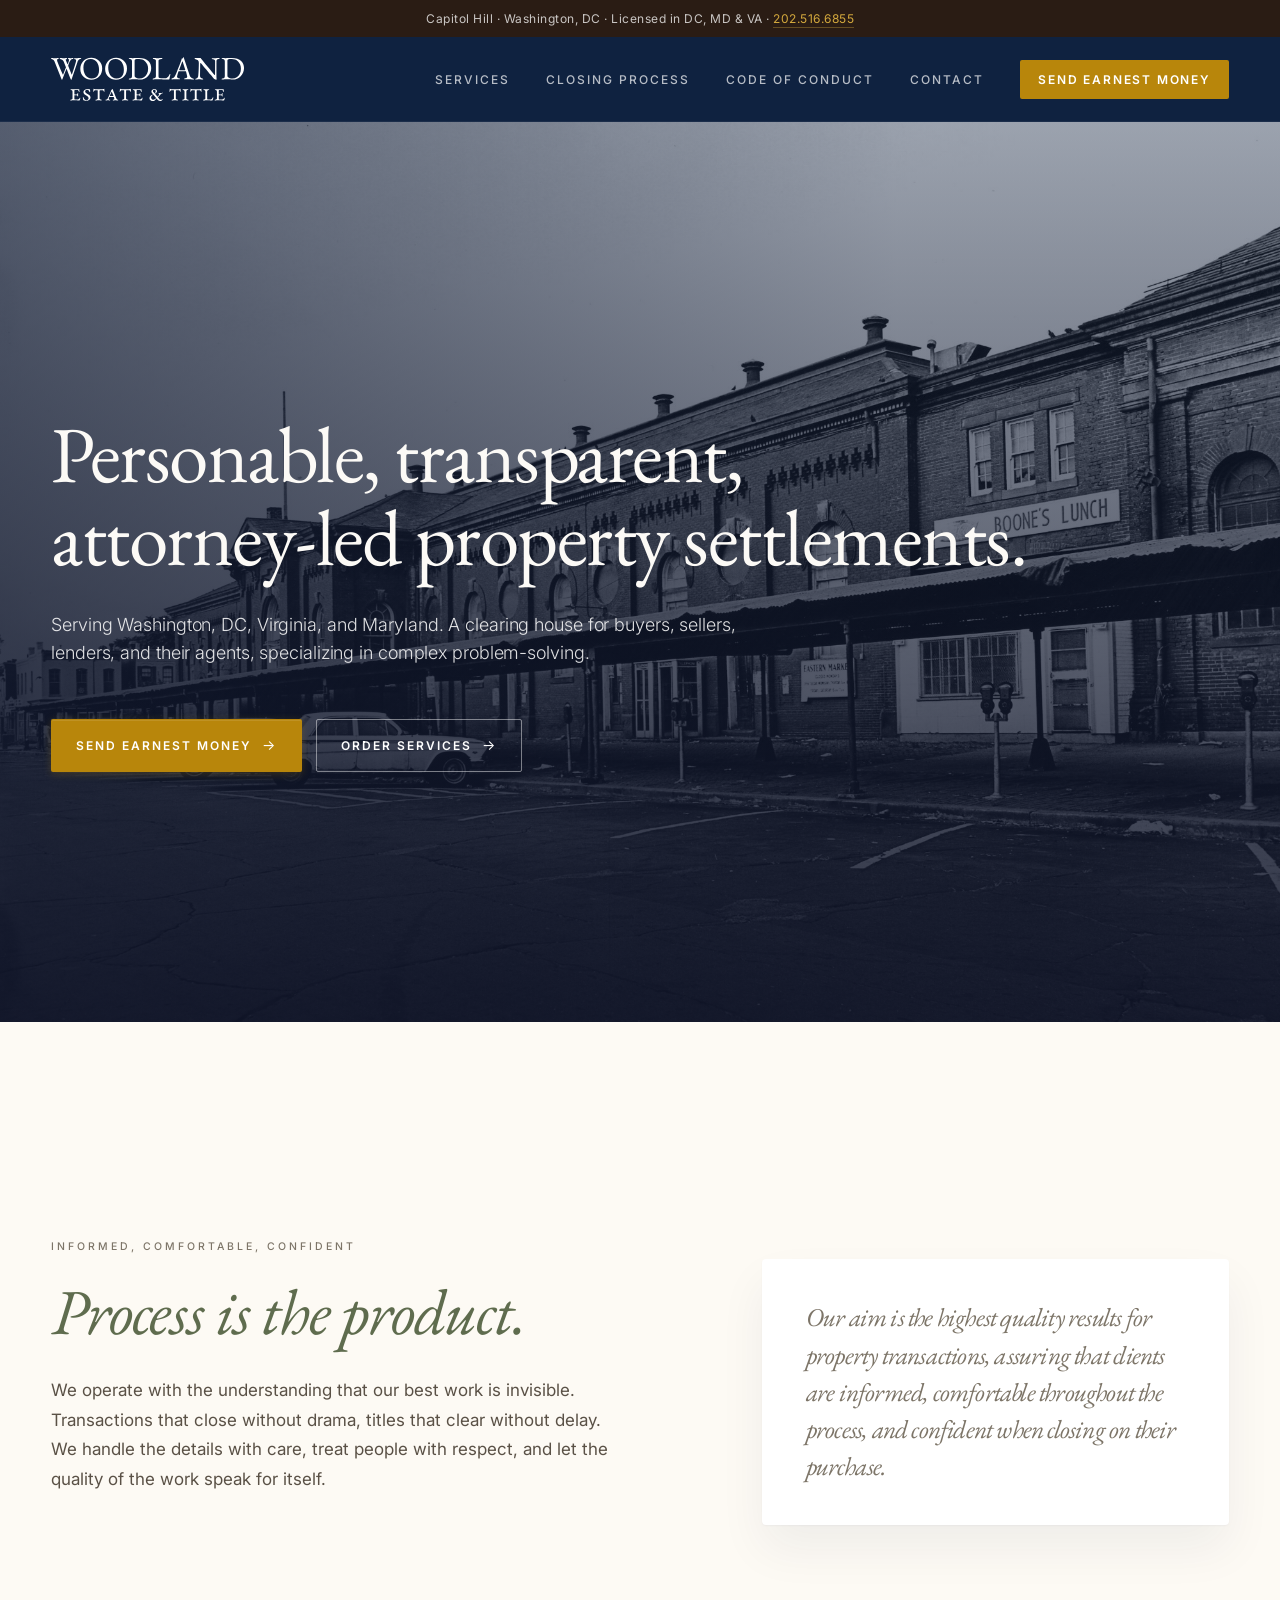
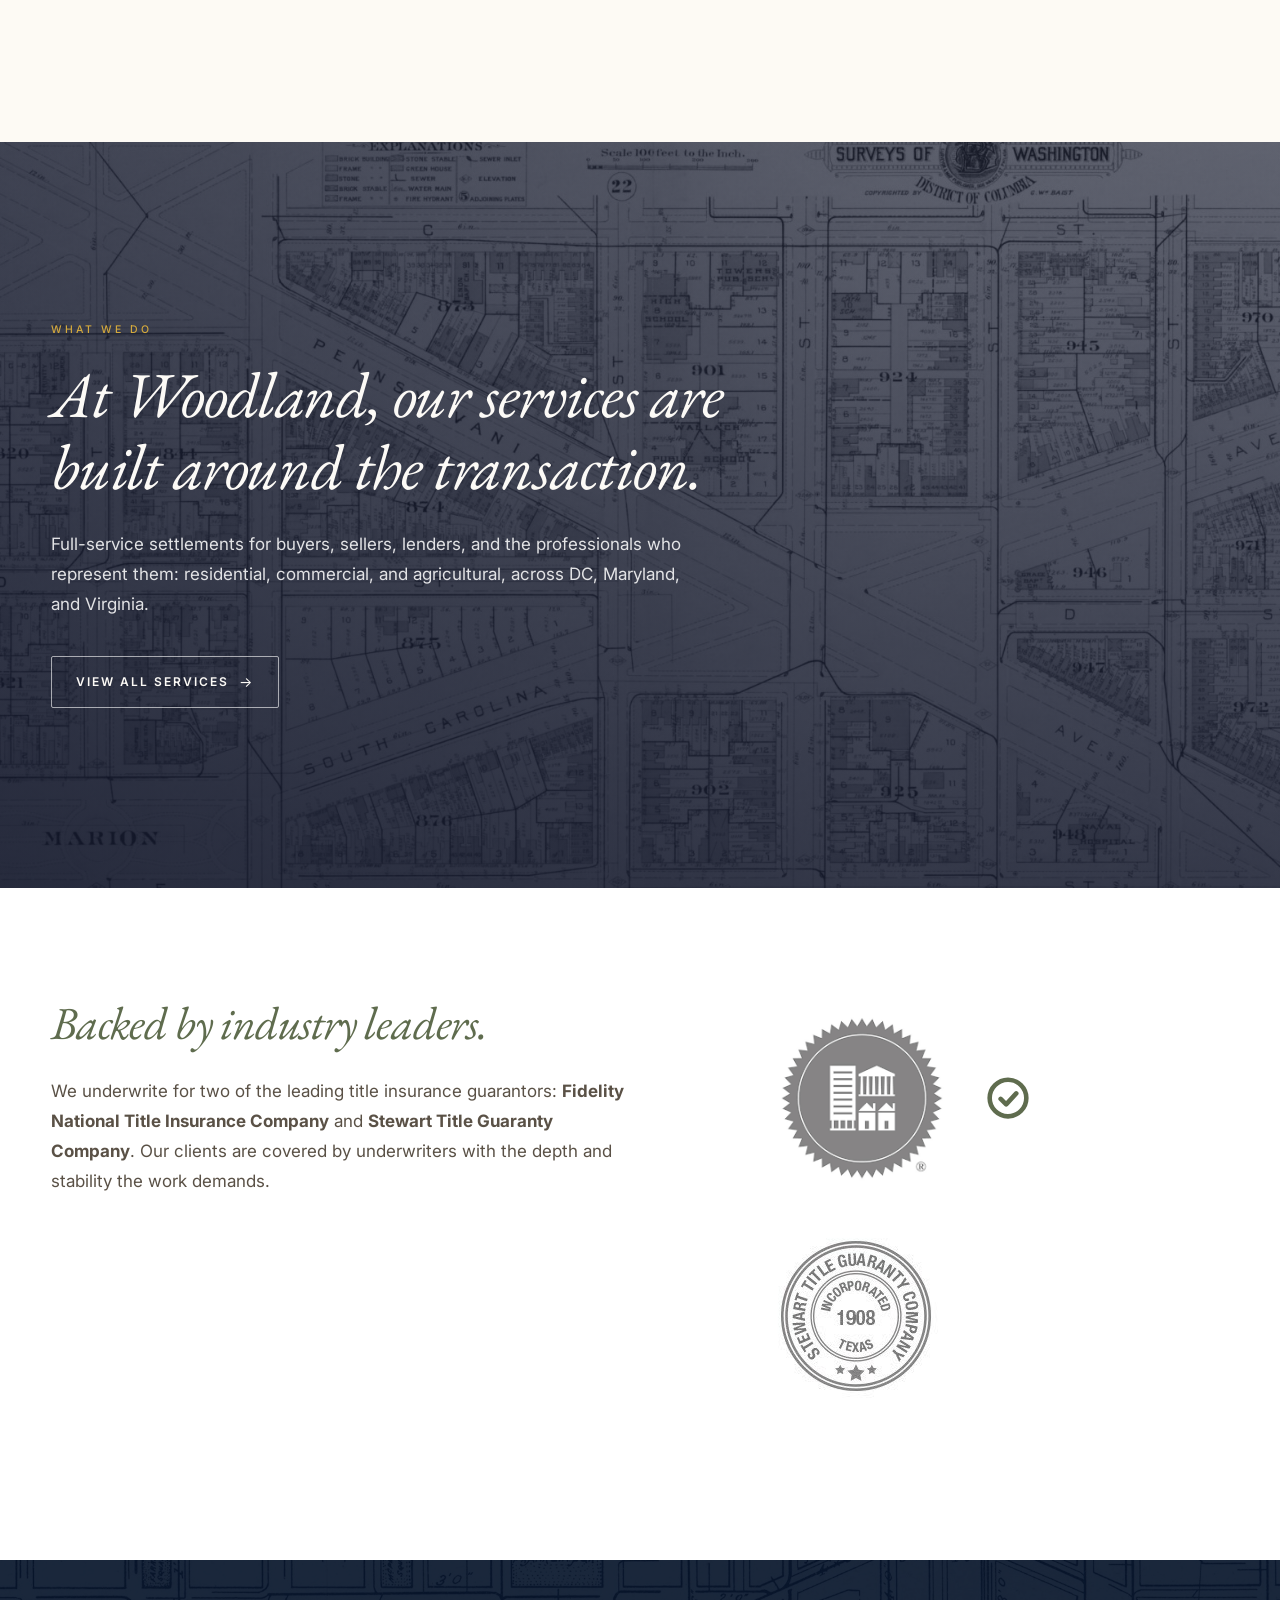
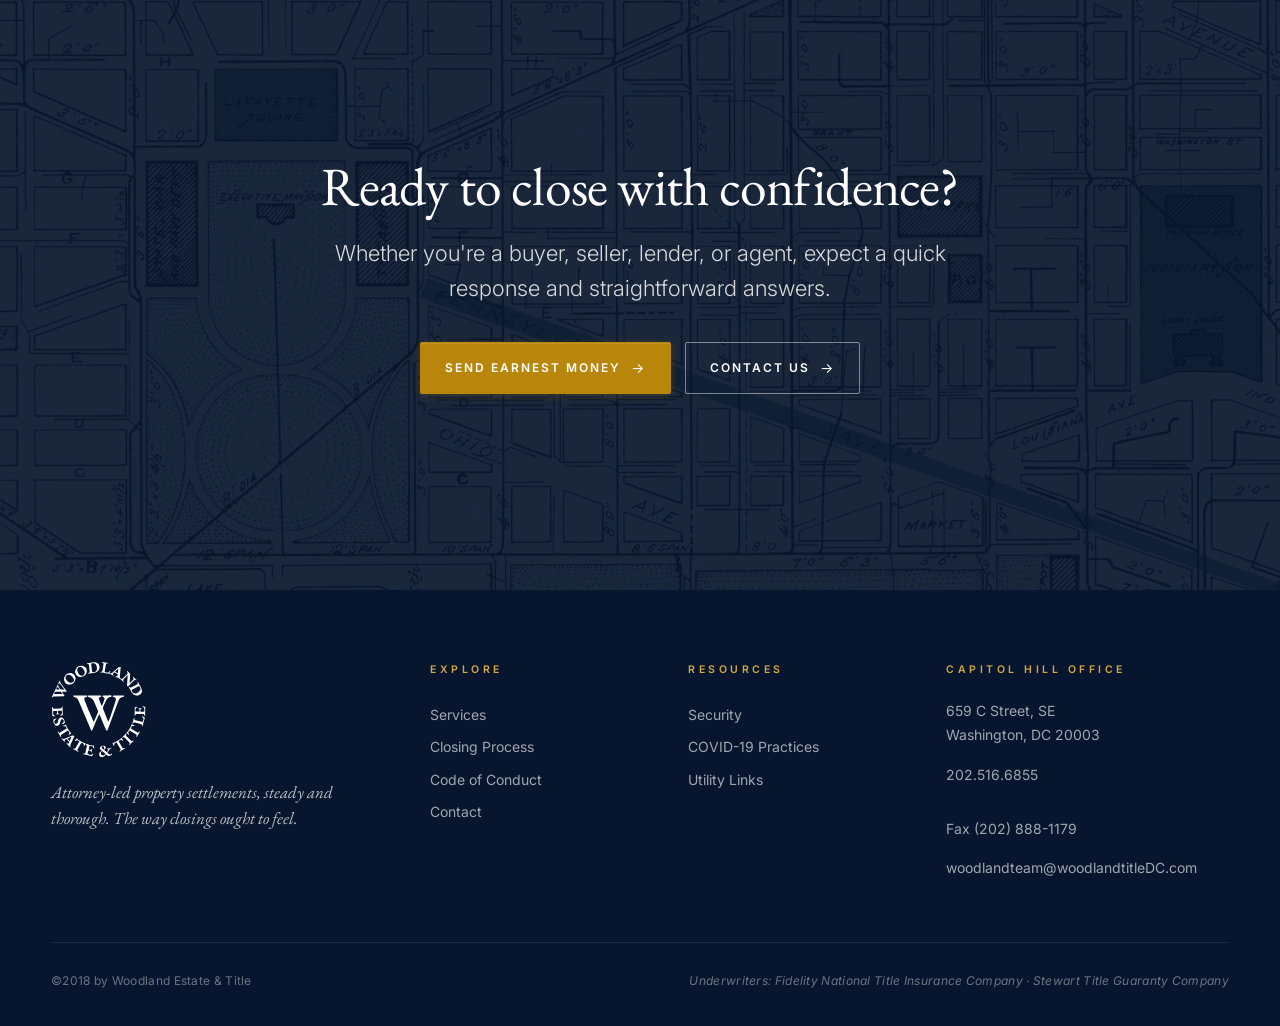
==== index.html @ 443066f7 "Homepage: 'Process is the product' headline, move IC&C to eyebrow" ====
<!DOCTYPE html>
<html lang="en">
<head>
  <meta charset="UTF-8">
  <meta name="viewport" content="width=device-width, initial-scale=1.0">
  <title>Woodland Estate &amp; Title — Attorney-Led Property Settlements in DC, Maryland &amp; Virginia</title>
  <meta name="description" content="Personable, transparent, attorney-led property settlements in Washington DC, Virginia and Maryland. A clearing house for buyers, sellers, lenders, and their agents.">
  <link rel="preconnect" href="https://fonts.googleapis.com">
  <link rel="preconnect" href="https://fonts.gstatic.com" crossorigin>
  <link href="https://fonts.googleapis.com/css2?family=EB+Garamond:ital,wght@0,400;0,500;0,600;0,700;1,400;1,500&family=Inter:wght@300;400;500;600;700&display=swap" rel="stylesheet">
  <link rel="stylesheet" href="styles.css">
</head>
<body>

  <div class="pre-header">
    Capitol Hill · Washington, DC · Licensed in DC, MD &amp; VA · <a href="tel:2025166855">202.516.6855</a>
  </div>

  <header class="top-header">
    <a class="top-header-brand" href="index.html">
      <img src="assets/woodland-stacked-white.svg" alt="Woodland Estate &amp; Title">
    </a>
    <button class="nav-toggle" aria-label="Toggle navigation" onclick="document.querySelector('.top-nav').classList.toggle('open')">Menu</button>
    <nav class="top-nav">
      <a href="services.html">Services</a>
      <a href="closing-process.html">Closing Process</a>
      <a href="code-of-conduct.html">Code of Conduct</a>
      <a href="contact.html">Contact</a>
      <a class="cta" href="https://woodlandtitledc.paymints.io/create-account" target="_blank" rel="noopener">Send Earnest Money</a>
    </nav>
  </header>

  <section class="hero">
    <div class="hero-bg"></div>
    <div class="hero-overlay"></div>
    <div class="hero-inner">
      <h1>Personable, transparent,<br>attorney-led property settlements.</h1>
      <p class="hero-sub">Serving Washington, DC, Virginia, and Maryland. A clearing house for buyers, sellers, lenders, and their agents, specializing in complex problem-solving.</p>
      <div class="hero-actions">
        <a class="btn btn-primary" href="https://woodlandtitledc.paymints.io/create-account" target="_blank" rel="noopener">Send Earnest Money</a>
        <a class="btn btn-secondary" href="mailto:woodlandteam@woodlandtitleDC.com">Order Services</a>
      </div>
    </div>
  </section>

  <section class="section section-alt section-feature">
    <div class="section-inner">
      <div class="split">
        <div class="split-main">
          <div class="section-tag">Informed, comfortable, confident</div>
          <h2>Process is the product.</h2>
          <p>We operate with the understanding that our best work is invisible. Transactions that close without drama, titles that clear without delay. We handle the details with care, treat people with respect, and let the quality of the work speak for itself.</p>
        </div>
        <aside class="split-aside">
          <div class="aim-card">
            <p class="pull-quote">Our aim is the highest quality results for property transactions, assuring that clients are informed, comfortable throughout the process, and confident when closing on their purchase.</p>
          </div>
        </aside>
      </div>
    </div>
  </section>

  <section class="section section-image">
    <div class="section-image-bg"></div>
    <div class="section-image-overlay"></div>
    <div class="section-inner narrow">
      <div class="section-tag">What We Do</div>
      <h2>At Woodland, our services are built around the transaction.</h2>
      <p>Full-service settlements for buyers, sellers, lenders, and the professionals who represent them: residential, commercial, and agricultural, across DC, Maryland, and Virginia.</p>
      <div style="margin-top: 36px;">
        <a class="btn btn-outline" href="services.html">View All Services</a>
      </div>
    </div>
  </section>

  <section class="section section-white">
    <div class="section-inner">
      <div class="split">
        <div class="split-main">
          <h2>Backed by industry leaders.</h2>
          <p>We underwrite for two of the leading title insurance guarantors: <strong>Fidelity National Title Insurance Company</strong> and <strong>Stewart Title Guaranty Company</strong>. Our clients are covered by underwriters with the depth and stability the work demands.</p>
        </div>
        <aside class="split-aside underwriter-seals">
          <img src="assets/Fidelity National Title Insurance Company.png" alt="Fidelity National Title Insurance Company">
          <span class="seal-check" aria-hidden="true">
            <svg viewBox="0 0 24 24" width="44" height="44" fill="none" stroke="currentColor" stroke-width="2.5" stroke-linecap="round" stroke-linejoin="round"><circle cx="12" cy="12" r="10"></circle><polyline points="8 12.5 11 15.5 16.5 9.5"></polyline></svg>
          </span>
          <img src="assets/stewart-seal.jpg" alt="Stewart Title Guaranty Company">
        </aside>
      </div>
    </div>
  </section>

  <section class="cta-band">
    <h2>Ready to close with confidence?</h2>
    <p>Whether you're a buyer, seller, lender, or agent, expect a quick response and straightforward answers.</p>
    <div class="cta-actions">
      <a class="btn btn-primary" href="https://woodlandtitledc.paymints.io/create-account" target="_blank" rel="noopener">Send Earnest Money</a>
      <a class="btn btn-secondary" href="contact.html">Contact Us</a>
    </div>
  </section>

  <footer class="footer">
    <div class="footer-inner">
      <div class="footer-col footer-brand">
        <div class="footer-logo-spin" aria-label="Woodland Estate &amp; Title">
          <img class="footer-logo-ring" src="assets/circle-ring-white.svg" alt="" aria-hidden="true">
          <img class="footer-logo-w" src="assets/circle-w-white.svg" alt="Woodland Estate &amp; Title">
        </div>
        <p>Attorney-led property settlements, steady and thorough. The way closings ought to feel.</p>
      </div>
      <div class="footer-col">
        <h5>Explore</h5>
        <a href="services.html">Services</a>
        <a href="closing-process.html">Closing Process</a>
        <a href="code-of-conduct.html">Code of Conduct</a>
        <a href="contact.html">Contact</a>
      </div>
      <div class="footer-col">
        <h5>Resources</h5>
        <a href="security.html">Security</a>
        <a href="covid-19.html">COVID-19 Practices</a>
        <a href="utilities.html">Utility Links</a>
      </div>
      <div class="footer-col">
        <h5>Capitol Hill Office</h5>
        <p>659 C Street, SE<br>Washington, DC 20003</p>
        <p><a href="tel:2025166855">202.516.6855</a><br>Fax (202) 888-1179</p>
        <p><a href="mailto:woodlandteam@woodlandtitleDC.com">woodlandteam@woodlandtitleDC.com</a></p>
      </div>
    </div>
    <div class="footer-bottom">
      <div>©2018 by Woodland Estate &amp; Title</div>
      <div class="footer-underwriters">Underwriters: Fidelity National Title Insurance Company · Stewart Title Guaranty Company</div>
    </div>
  </footer>

  <script src="footer-spin.js" defer></script>
</body>
</html>
---- styles.css ----
/* ───────────────────────────────────────────────
   WOODLAND ESTATE & TITLE — SITE STYLES
   ─────────────────────────────────────────────── */

* { margin: 0; padding: 0; box-sizing: border-box; }

:root {
  /* Palette */
  --brown: #5C4033;
  --brown-dark: #3A2820;
  --brown-deep: #2A1C14;
  --navy: #1B365D;
  --navy-dark: #0F2240;
  --navy-deep: #07162E;
  --gold: #B8860B;
  --gold-dark: #8A6508;
  --gold-soft: #D4A93D;

  /* Editorial sage — used for italic serif display headings */
  --sage: #7D8A6A;
  --sage-dark: #5F6C4E;
  --sage-soft: #A4AF93;

  /* Surfaces */
  --bg-cream: #F2EADD;
  --bg-paper: #F7F2E8;
  --bg-white: #FDFAF4;
  --bg-dark: #0F2240;
  --bg-warm: #ECE3D3;

  /* Accents */
  --accent: #C4A882;
  --accent-dark: #A68B6B;

  /* Text — warmer, muted for editorial feel */
  --text-dark: #3C342B;
  --text-medium: #5A5146;
  --text-soft: #7D7568;
  --text-light: #9E9788;
  --text-white: #FFFFFF;

  /* Lines */
  --border: #DED3C0;
  --border-strong: #C2B8A1;
  --border-dark: rgba(255,255,255,0.12);

  /* Type */
  --serif: 'EB Garamond', Georgia, serif;
  --sans: 'Inter', -apple-system, BlinkMacSystemFont, 'Segoe UI', sans-serif;

  /* Rhythm */
  --content-max: 1300px;
  --content-narrow: 780px;
  --content-reading: 660px;
  /* Horizontal gutter: smoothly expands to center content on wide screens */
  --gutter: max(clamp(24px, 4vw, 56px), calc((100vw - var(--content-max)) / 2));

  /* Motion */
  --ease: cubic-bezier(0.2, 0.7, 0.2, 1);
}

html { scroll-behavior: smooth; }

body {
  font-family: var(--sans);
  color: var(--text-dark);
  background: var(--bg-paper);
  line-height: 1.6;
  font-size: 16px;
  -webkit-font-smoothing: antialiased;
  -moz-osx-font-smoothing: grayscale;
}

a { color: inherit; }
img { display: block; max-width: 100%; height: auto; }

/* ───────────────────────────────────────────────
   TOP CHROME
   ─────────────────────────────────────────────── */

.pre-header {
  background: var(--brown-deep);
  color: rgba(255,255,255,0.75);
  font-size: 12px;
  font-weight: 400;
  letter-spacing: 0.5px;
  text-align: center;
  padding: 9px 20px;
}
.pre-header a {
  color: var(--gold-soft);
  text-decoration: none;
  border-bottom: 1px solid rgba(212,169,61,0.35);
  padding-bottom: 1px;
  transition: border-color 0.2s;
}
.pre-header a:hover { border-bottom-color: var(--gold-soft); }

.top-header {
  background: var(--bg-dark);
  padding: 20px var(--gutter);
  display: flex;
  align-items: center;
  justify-content: space-between;
  position: sticky;
  top: 0;
  z-index: 50;
  border-bottom: 1px solid rgba(255,255,255,0.05);
}
.top-header-brand {
  display: inline-flex;
  align-items: center;
  text-decoration: none;
}
.top-header-brand img {
  height: 44px;
  width: auto;
  display: block;
}

.top-nav {
  display: flex;
  align-items: center;
  gap: 36px;
}
.top-nav a {
  font-family: var(--sans);
  font-size: 12px;
  font-weight: 500;
  letter-spacing: 2px;
  text-transform: uppercase;
  color: rgba(255, 255, 255, 0.7);
  text-decoration: none;
  transition: color 0.18s var(--ease);
  position: relative;
  padding: 4px 0;
}
.top-nav a:hover { color: var(--text-white); }
.top-nav a.active {
  color: var(--text-white);
}
.top-nav a.active::after {
  content: '';
  position: absolute;
  left: 0;
  right: 0;
  bottom: -6px;
  height: 1.5px;
  background: var(--gold);
}

.top-nav .cta {
  background: var(--gold);
  color: var(--text-white);
  padding: 10px 18px;
  border-radius: 2px;
  letter-spacing: 1.8px;
  font-weight: 600;
  transition: background 0.2s var(--ease);
}
.top-nav .cta:hover { background: var(--gold-dark); color: var(--text-white); }
.top-nav .cta::after { display: none; }

.nav-toggle {
  display: none;
  background: transparent;
  border: 1px solid rgba(255,255,255,0.3);
  color: var(--text-white);
  padding: 7px 12px;
  font-size: 11px;
  font-weight: 600;
  letter-spacing: 2px;
  text-transform: uppercase;
  border-radius: 2px;
  cursor: pointer;
  transition: border-color 0.2s, background 0.2s;
}
.nav-toggle:hover { border-color: rgba(255,255,255,0.6); background: rgba(255,255,255,0.04); }

/* ───────────────────────────────────────────────
   HERO
   ─────────────────────────────────────────────── */

.hero {
  position: relative;
  color: var(--text-white);
  padding: 140px var(--gutter) 100px;
  overflow: hidden;
  min-height: 100vh;
  display: flex;
  align-items: center;
  isolation: isolate;
}
.hero-bg {
  position: absolute;
  inset: 0;
  background: url('../assets/eastern-market.jpeg') center 35% / cover no-repeat;
  z-index: 0;
  filter: saturate(0.85);
}
.hero-overlay {
  position: absolute;
  inset: 0;
  background:
    linear-gradient(180deg, rgba(15, 34, 64, 0.35) 0%, rgba(15, 20, 40, 0.88) 100%),
    linear-gradient(90deg, rgba(15, 20, 40, 0.55) 0%, rgba(15, 20, 40, 0.1) 70%);
  z-index: 1;
}
.hero-inner {
  max-width: 1040px;
  position: relative;
  z-index: 2;
}
.hero-tag {
  font-family: var(--sans);
  font-size: 11px;
  font-weight: 600;
  letter-spacing: 4px;
  text-transform: uppercase;
  color: var(--gold-soft);
  margin-bottom: 32px;
  display: block;
}
.hero h1 {
  font-family: var(--serif);
  font-size: clamp(48px, 6.2vw, 88px);
  font-weight: 400;
  line-height: 1.05;
  letter-spacing: -1.5px;
  margin-bottom: 32px;
  color: #FCFAF6;
}
.hero-divider { display: none; }
.hero-sub {
  font-family: var(--sans);
  font-size: clamp(18px, 1.4vw, 22px);
  font-weight: 300;
  color: rgba(255, 255, 255, 0.86);
  line-height: 1.55;
  max-width: 720px;
  font-style: normal;
  letter-spacing: -0.1px;
}

.hero-actions {
  display: flex;
  gap: 14px;
  margin-top: 52px;
  flex-wrap: wrap;
}

/* Compact hero for inner pages */
.hero.hero-compact {
  min-height: 340px;
  padding: 110px var(--gutter) 70px;
}
.hero.hero-compact h1 {
  font-size: 48px;
  margin-bottom: 20px;
}
.hero.hero-compact .hero-sub {
  font-size: 18px;
}

/* ───────────────────────────────────────────────
   BUTTONS
   ─────────────────────────────────────────────── */

.btn {
  display: inline-flex;
  align-items: center;
  gap: 10px;
  font-family: var(--sans);
  font-size: 12px;
  font-weight: 600;
  letter-spacing: 2px;
  text-transform: uppercase;
  text-decoration: none;
  padding: 14px 24px;
  border-radius: 2px;
  border: 1px solid transparent;
  cursor: pointer;
  transition: background 0.2s var(--ease), border-color 0.2s var(--ease), color 0.2s var(--ease), transform 0.2s var(--ease);
  white-space: nowrap;
}
.btn::after {
  content: '→';
  font-size: 14px;
  font-weight: 400;
  transition: transform 0.2s var(--ease);
}
.btn:hover::after { transform: translateX(3px); }

.btn-primary {
  background: var(--gold);
  color: var(--text-white);
  box-shadow: 0 1px 0 rgba(255,255,255,0.1) inset, 0 2px 8px rgba(184,134,11,0.25);
}
.btn-primary:hover {
  background: var(--gold-dark);
  box-shadow: 0 1px 0 rgba(255,255,255,0.1) inset, 0 4px 14px rgba(184,134,11,0.35);
}
.btn-secondary {
  background: transparent;
  color: var(--text-white);
  border-color: rgba(255,255,255,0.45);
}
.btn-secondary:hover {
  border-color: var(--text-white);
  background: rgba(255,255,255,0.08);
}
.btn-outline {
  background: transparent;
  color: var(--brown);
  border-color: var(--border-strong);
}
.btn-outline:hover {
  border-color: var(--brown);
  color: var(--brown-dark);
  background: var(--bg-white);
}
.btn-ghost {
  background: transparent;
  color: var(--brown);
  padding: 14px 0;
}
.btn-ghost:hover { color: var(--gold-dark); }

/* ───────────────────────────────────────────────
   SECTIONS
   ─────────────────────────────────────────────── */

.section {
  padding: 110px var(--gutter);
}
.section-inner {
  max-width: var(--content-max);
  margin: 0 auto;
}
.section-inner.narrow { max-width: var(--content-narrow); margin: 0; }
.section-inner.reading { max-width: var(--content-reading); margin: 0; }

.section-alt { background: var(--bg-white); }
.section-white { background: #FFFFFF; }
.section-dark { background: var(--bg-dark); color: var(--text-white); }
.section-warm { background: var(--bg-warm); }
.section-cream { background: var(--bg-cream); }

.section.section-feature {
  padding: 180px var(--gutter);
  min-height: 80vh;
  display: flex;
  align-items: center;
}
.section.section-feature h2 { font-size: clamp(48px, 5vw, 68px); }
.section.section-feature .pull-quote { font-size: clamp(22px, 2vw, 28px); }

.split-aside.underwriter-seals {
  padding-top: 0;
  margin-bottom: 40px;
}
.underwriter-seals {
  display: flex;
  flex-direction: column;
  gap: 32px;
  align-items: flex-start;
}
.underwriter-seals img {
  max-width: 200px;
  height: auto;
  display: block;
  opacity: 0.55;
  mix-blend-mode: multiply;
}
.underwriter-seals .seal-check {
  color: var(--sage-dark);
  display: inline-flex;
  align-items: center;
  justify-content: center;
}
@media (min-width: 720px) {
  .underwriter-seals {
    flex-direction: row;
    align-items: center;
    gap: 24px;
    flex-wrap: wrap;
  }
}

.section-image {
  position: relative;
  color: var(--text-white);
  padding: 180px var(--gutter);
  min-height: 75vh;
  display: flex;
  align-items: center;
  overflow: hidden;
  isolation: isolate;
}
.section-image-bg {
  position: absolute;
  inset: 0;
  background: url('../assets/Map section 873 .png') center center / cover no-repeat;
  z-index: 0;
  filter: saturate(0.9);
}
.section-image-overlay {
  position: absolute;
  inset: 0;
  background:
    linear-gradient(180deg, rgba(15, 20, 40, 0.55) 0%, rgba(15, 20, 40, 0.78) 100%),
    linear-gradient(90deg, rgba(15, 20, 40, 0.5) 0%, rgba(15, 20, 40, 0.2) 70%);
  z-index: 1;
}
.section-image .section-inner { position: relative; z-index: 2; }
.section.section-image .section-tag { color: var(--gold-soft); }
.section.section-image h2 {
  color: #FCFAF6;
  font-style: italic;
  font-size: clamp(48px, 5vw, 72px);
  max-width: 980px;
}
.section.section-image h3 { color: #FCFAF6; }
.section.section-image p { color: rgba(255,255,255,0.86); }
.section.section-image .btn-outline {
  color: #FCFAF6;
  border-color: rgba(255,255,255,0.6);
}
.section.section-image .btn-outline:hover {
  background: var(--gold);
  border-color: var(--gold);
  color: var(--navy-dark);
}

.section-tag {
  font-family: var(--sans);
  font-size: 10.5px;
  font-weight: 500;
  letter-spacing: 3px;
  text-transform: uppercase;
  color: var(--text-soft);
  margin-bottom: 20px;
  display: block;
}
.section-dark .section-tag { color: rgba(255,255,255,0.6); }

.section h2 {
  font-family: var(--serif);
  font-style: italic;
  font-size: 46px;
  font-weight: 400;
  line-height: 1.12;
  margin-bottom: 28px;
  color: var(--sage-dark);
  letter-spacing: -1.2px;
  max-width: 800px;
  text-transform: none;
}
.section-dark h2 {
  color: #FCFAF6;
  font-style: normal;
  text-transform: none;
  letter-spacing: -0.8px;
}

.section h3 {
  font-family: var(--serif);
  font-style: italic;
  font-size: 30px;
  font-weight: 400;
  line-height: 1.22;
  margin-bottom: 16px;
  color: var(--sage-dark);
  letter-spacing: -0.8px;
  text-transform: none;
}
.section-dark h3 {
  color: #FCFAF6;
  font-style: normal;
  text-transform: none;
  letter-spacing: -0.4px;
}

.section h4 {
  font-family: var(--serif);
  font-size: 22px;
  font-weight: 500;
  line-height: 1.3;
  margin-bottom: 12px;
  color: var(--brown);
}
.section-dark h4 { color: var(--accent); }

.section p {
  font-size: 17px;
  line-height: 1.75;
  color: var(--text-medium);
  margin-bottom: 20px;
  max-width: 660px;
}
.section-dark p {
  color: rgba(255, 255, 255, 0.78);
}
.section p:last-child { margin-bottom: 0; }

.lede {
  font-family: var(--serif);
  font-size: 26px;
  font-style: italic;
  line-height: 1.4;
  color: var(--text-dark);
  margin-bottom: 32px;
  max-width: 760px;
  letter-spacing: -0.4px;
}
.section-dark .lede { color: rgba(255,255,255,0.92); }

.divider { display: none; }

/* ───────────────────────────────────────────────
   SPLIT LAYOUT (main + aside pull quote)
   ─────────────────────────────────────────────── */

.split {
  display: grid;
  grid-template-columns: minmax(0, 1.35fr) minmax(0, 1fr);
  gap: 80px;
  align-items: start;
}
.split-main { min-width: 0; }
.split-main p { max-width: 580px; }
.split-aside {
  padding-top: 60px;
  min-width: 0;
}
.split-aside .pull-quote {
  margin: 0;
  font-size: 30px;
  line-height: 1.3;
}

.aim-card {
  background: #FFFFFF;
  padding: 40px 44px;
  border-radius: 4px;
  box-shadow: 0 1px 2px rgba(15, 34, 64, 0.04), 0 24px 48px rgba(15, 34, 64, 0.06);
  margin-top: -40px;
}
.aim-card .pull-quote {
  color: var(--text-soft);
  font-size: clamp(20px, 1.5vw, 24px);
  font-style: italic;
  line-height: 1.45;
}

/* ───────────────────────────────────────────────
   STATEMENT (standalone large italic section)
   ─────────────────────────────────────────────── */

.statement {
  padding: 120px var(--gutter);
  background: var(--bg-paper);
}
.statement-inner {
  max-width: var(--content-max);
  margin: 0 auto;
}
.statement blockquote {
  font-family: var(--serif);
  font-style: italic;
  font-size: clamp(32px, 3.6vw, 54px);
  line-height: 1.2;
  letter-spacing: -1.2px;
  color: var(--sage-dark);
  max-width: 960px;
  margin: 0;
}
.statement.statement-dark {
  background: var(--navy-dark);
}
.statement.statement-dark blockquote {
  color: var(--gold-soft);
}
.statement-cite {
  display: block;
  font-family: var(--sans);
  font-style: normal;
  font-size: 11px;
  font-weight: 600;
  letter-spacing: 3px;
  text-transform: uppercase;
  color: var(--text-soft);
  margin-top: 32px;
}
.statement.statement-dark .statement-cite { color: rgba(255,255,255,0.5); }

/* ───────────────────────────────────────────────
   PULL QUOTE
   ─────────────────────────────────────────────── */

.pull-quote {
  font-family: var(--serif);
  font-size: 34px;
  font-style: italic;
  line-height: 1.35;
  color: var(--sage-dark);
  padding: 0;
  margin: 36px 0;
  max-width: 820px;
  font-weight: 400;
  letter-spacing: -0.8px;
}
.section-dark .pull-quote {
  color: var(--gold-soft);
}

/* ───────────────────────────────────────────────
   LISTS
   ─────────────────────────────────────────────── */

.check-list {
  list-style: none;
  padding: 0;
  margin: 24px 0 0;
  display: flex;
  flex-direction: column;
  gap: 14px;
}
.check-list li {
  position: relative;
  padding: 0 0 0 32px;
  font-family: var(--sans);
  font-size: 16px;
  color: var(--text-dark);
  line-height: 1.55;
  font-weight: 400;
}
.check-list li::before {
  content: '';
  position: absolute;
  left: 0;
  top: 7px;
  width: 14px;
  height: 10px;
  background-image: url("data:image/svg+xml;utf8,<svg xmlns='http://www.w3.org/2000/svg' viewBox='0 0 14 10' fill='none'><path d='M1 5.2L4.8 9 13 1' stroke='%23B8860B' stroke-width='1.75' stroke-linecap='round' stroke-linejoin='round'/></svg>");
  background-repeat: no-repeat;
  background-size: contain;
}
.section-dark .check-list li {
  color: rgba(255,255,255,0.92);
}
.section-dark .check-list li::before {
  background-image: url("data:image/svg+xml;utf8,<svg xmlns='http://www.w3.org/2000/svg' viewBox='0 0 14 10' fill='none'><path d='M1 5.2L4.8 9 13 1' stroke='%23D4A13A' stroke-width='1.75' stroke-linecap='round' stroke-linejoin='round'/></svg>");
}

/* ───────────────────────────────────────────────
   GRID & CARDS
   ─────────────────────────────────────────────── */

.two-col-grid {
  display: grid;
  grid-template-columns: 1fr 1fr;
  gap: 40px;
  margin-top: 40px;
  align-items: start;
}
.three-col-grid {
  display: grid;
  grid-template-columns: repeat(3, 1fr);
  gap: 28px;
  margin-top: 40px;
}

.card {
  background: transparent;
  border: none;
  border-top: 1px solid var(--border);
  border-radius: 0;
  padding: 32px 0 4px;
  position: relative;
}
.card h4 {
  font-family: var(--serif);
  font-style: italic;
  font-size: 26px;
  font-weight: 400;
  color: var(--sage-dark);
  margin-bottom: 18px;
  letter-spacing: -0.7px;
  text-transform: none;
}
.card p {
  font-size: 15.5px;
  line-height: 1.75;
  color: var(--text-medium);
  margin: 0;
  max-width: none;
}
.section-alt .card,
.section-cream .card { border-top-color: var(--border-strong); }

.card-dark {
  background: transparent;
  border: none;
  border-top: 1px solid rgba(255,255,255,0.18);
  padding: 32px 0 4px;
}
.card-dark h4 {
  color: var(--gold-soft);
  font-style: italic;
  font-weight: 400;
  text-transform: none;
}
.card-dark p { color: rgba(255,255,255,0.82); }

/* Step (closing process) */
.step {
  display: grid;
  grid-template-columns: 90px 1fr;
  gap: 40px;
  padding: 48px 0;
  border-top: 1px solid var(--border);
}
.step:last-child { border-bottom: 1px solid var(--border); }
.step-num {
  font-family: var(--serif);
  font-size: 56px;
  line-height: 1;
  color: var(--gold);
  font-weight: 400;
  letter-spacing: -1px;
}
.step-body h3 {
  font-size: 36px;
  margin-bottom: 10px;
}
.step-subhead {
  font-family: var(--sans);
  font-size: 11px;
  font-weight: 600;
  letter-spacing: 2.5px;
  text-transform: uppercase;
  color: var(--text-soft);
  margin-bottom: 18px;
}

/* ───────────────────────────────────────────────
   CONTACT
   ─────────────────────────────────────────────── */

.contact-info {
  display: grid;
  grid-template-columns: repeat(2, 1fr);
  gap: 18px;
  margin-top: 40px;
}
.contact-block {
  background: var(--bg-white);
  border: 1px solid var(--border);
  border-radius: 4px;
  padding: 28px 30px;
  transition: border-color 0.2s var(--ease);
}
.contact-block:hover { border-color: var(--border-strong); }
.contact-block .label {
  font-family: var(--sans);
  font-size: 10.5px;
  font-weight: 600;
  letter-spacing: 3px;
  text-transform: uppercase;
  color: var(--text-light);
  margin-bottom: 10px;
}
.contact-block .value {
  font-family: var(--serif);
  font-size: 21px;
  color: var(--brown);
  margin: 0;
  line-height: 1.5;
}
.contact-block a {
  color: var(--brown);
  text-decoration: none;
  border-bottom: 1px solid var(--gold);
  padding-bottom: 1px;
  transition: color 0.2s, border-color 0.2s;
}
.contact-block a:hover { color: var(--gold-dark); border-bottom-color: var(--gold-dark); }

/* ───────────────────────────────────────────────
   UTILITIES
   ─────────────────────────────────────────────── */

.utility-region { margin-bottom: 72px; }
.utility-region:last-child { margin-bottom: 0; }
.utility-region > h3 {
  font-family: var(--serif);
  font-size: 36px;
  color: var(--brown);
  padding-bottom: 16px;
  margin-bottom: 36px;
  border-bottom: 1px solid var(--border);
  position: relative;
}
.utility-region > h3::after {
  content: '';
  position: absolute;
  left: 0;
  bottom: -1px;
  width: 72px;
  height: 2px;
  background: var(--gold);
}

.utility-county { margin-bottom: 36px; }
.utility-county h4 {
  font-family: var(--serif);
  font-size: 20px;
  font-weight: 500;
  color: var(--navy);
  margin-bottom: 12px;
}
.utility-county ul {
  list-style: none;
  padding: 0;
}
.utility-county li {
  padding: 10px 0;
  border-bottom: 1px dotted var(--border);
  font-size: 15px;
  color: var(--text-medium);
  display: flex;
  justify-content: space-between;
  gap: 16px;
  flex-wrap: wrap;
  line-height: 1.5;
}
.utility-county li:last-child { border-bottom: none; }
.utility-county li strong {
  color: var(--text-dark);
  font-weight: 500;
}
.utility-county li a {
  color: var(--brown);
  text-decoration: none;
  border-bottom: 1px solid var(--gold);
  padding-bottom: 1px;
  transition: color 0.2s, border-color 0.2s;
}
.utility-county li a:hover { color: var(--gold-dark); border-bottom-color: var(--gold-dark); }

.utility-grid {
  display: grid;
  grid-template-columns: 1fr 1fr;
  gap: 32px 56px;
}

/* ───────────────────────────────────────────────
   VALUE BLOCKS
   ─────────────────────────────────────────────── */

.value-block {
  padding: 44px 0;
  border-top: 1px solid var(--border);
}
.values-grid {
  display: grid;
  grid-template-columns: 1fr 1fr;
  gap: 56px;
  margin-top: 16px;
  align-items: start;
}
.values-grid .value-block { border-bottom: 1px solid var(--border); }
@media (max-width: 900px) {
  .values-grid { grid-template-columns: 1fr; gap: 0; }
}
.value-block .value-label {
  font-family: var(--sans);
  font-size: 10.5px;
  font-weight: 600;
  letter-spacing: 4px;
  text-transform: uppercase;
  color: var(--gold-dark);
  margin-bottom: 16px;
  display: inline-flex;
  align-items: center;
  gap: 12px;
}
.value-block .value-label::before {
  content: '';
  width: 18px;
  height: 1px;
  background: var(--gold-dark);
}
.value-block h3 {
  font-family: var(--serif);
  font-style: italic;
  font-size: 36px;
  color: var(--sage-dark);
  margin-bottom: 20px;
  font-weight: 400;
  letter-spacing: -1px;
  text-transform: none;
}
.value-block p {
  font-size: 17px;
  line-height: 1.75;
}

/* ───────────────────────────────────────────────
   CTA BAND
   ─────────────────────────────────────────────── */

.cta-band {
  background: var(--bg-dark);
  color: var(--text-white);
  padding: 180px var(--gutter);
  min-height: 70vh;
  display: flex;
  flex-direction: column;
  justify-content: center;
  text-align: center;
  position: relative;
  overflow: hidden;
  isolation: isolate;
}
.cta-band::before {
  content: '';
  position: absolute;
  inset: 0;
  background: url('../assets/map from current website.jpg') center center / cover no-repeat;
  filter: saturate(0.85);
  z-index: -2;
}
.cta-band::after {
  content: '';
  position: absolute;
  inset: 0;
  background: rgba(7, 22, 46, 0.92);
  z-index: -1;
}
.cta-band .section-tag {
  justify-content: center;
  color: var(--gold-soft);
  margin-bottom: 14px;
  margin-left: auto;
  margin-right: auto;
}
.cta-band .section-tag::before { background: var(--gold-soft); }
.cta-band h2 {
  font-family: var(--serif);
  font-size: clamp(40px, 4.2vw, 58px);
  font-weight: 400;
  color: var(--text-white);
  margin: 0 auto 18px;
  line-height: 1.15;
  letter-spacing: -0.8px;
  max-width: 720px;
}
.cta-band p {
  font-family: var(--sans);
  font-size: 22px;
  font-style: normal;
  font-weight: 300;
  color: rgba(255,255,255,0.82);
  max-width: 640px;
  margin: 0 auto 36px;
  line-height: 1.55;
  line-height: 1.6;
}
.cta-band .cta-actions {
  display: flex;
  gap: 14px;
  justify-content: center;
  flex-wrap: wrap;
}

/* ───────────────────────────────────────────────
   FOOTER
   ─────────────────────────────────────────────── */

.footer {
  background: var(--navy-deep);
  color: rgba(255,255,255,0.58);
  padding: 72px var(--gutter) 36px;
  font-size: 14px;
}
.footer-inner {
  max-width: var(--content-max);
  margin: 0 auto 56px;
  display: grid;
  grid-template-columns: 1.6fr 1fr 1fr 1.4fr;
  gap: 56px;
}
.footer-col h5 {
  font-family: var(--sans);
  font-size: 10.5px;
  font-weight: 600;
  letter-spacing: 3.5px;
  text-transform: uppercase;
  color: var(--gold-soft);
  margin-bottom: 20px;
}
.footer-col a {
  display: block;
  color: rgba(255,255,255,0.62);
  text-decoration: none;
  padding: 5px 0;
  font-size: 14px;
  transition: color 0.2s var(--ease);
}
.footer-col a:hover { color: var(--text-white); }
.footer-col p {
  font-size: 14px;
  color: rgba(255,255,255,0.62);
  line-height: 1.75;
  margin-bottom: 10px;
}
.footer-col p:last-child { margin-bottom: 0; }
.footer-logo-spin {
  position: relative;
  width: 95px;
  height: 95px;
  margin-bottom: 22px;
}
.footer-logo-spin img {
  position: absolute;
  inset: 0;
  width: 100%;
  height: 100%;
  display: block;
}
.footer-logo-ring {
  transform: rotate(var(--spin, 0deg));
  transform-origin: 50% 50%;
  will-change: transform;
}
.footer-brand p {
  font-family: var(--serif);
  font-size: 17px;
  font-style: italic;
  color: rgba(255,255,255,0.72);
  max-width: 320px;
  line-height: 1.55;
}
.footer-bottom {
  max-width: var(--content-max);
  margin: 0 auto;
  padding-top: 28px;
  border-top: 1px solid rgba(255,255,255,0.08);
  display: flex;
  justify-content: space-between;
  align-items: center;
  font-size: 12px;
  letter-spacing: 0.3px;
  color: rgba(255,255,255,0.4);
  flex-wrap: wrap;
  gap: 14px;
}
.footer-underwriters {
  font-style: italic;
  text-align: right;
}

/* ───────────────────────────────────────────────
   RESPONSIVE
   ─────────────────────────────────────────────── */

@media (max-width: 1100px) {
  .top-header { padding-block: 18px; }
  .top-nav { gap: 24px; }
  .hero { padding-block: 120px 90px; min-height: 500px; }
  .hero h1 { font-size: 52px; }
  .hero.hero-compact { padding-block: 90px 60px; min-height: 280px; }
  .hero.hero-compact h1 { font-size: 40px; }
  .section { padding-block: 88px; }
  .cta-band { padding-block: 80px; }
  .footer { padding-block: 60px 32px; }
  .footer-inner { grid-template-columns: 1fr 1fr; gap: 40px; }
}

@media (max-width: 900px) {
  .nav-toggle { display: inline-block; }
  .top-nav {
    display: none;
    position: absolute;
    top: 100%;
    right: 0;
    left: 0;
    flex-direction: column;
    background: var(--bg-dark);
    padding: 20px 32px 26px;
    gap: 14px;
    align-items: flex-start;
    border-top: 1px solid rgba(255,255,255,0.08);
    border-bottom: 1px solid rgba(255,255,255,0.08);
  }
  .top-nav.open { display: flex; }
  .top-nav a { padding: 4px 0; }
  .top-nav a.active::after { display: none; }
  .top-nav .cta { align-self: stretch; text-align: center; padding: 12px 18px; }

  .hero h1 { font-size: 42px; }
  .hero.hero-compact h1 { font-size: 34px; }

  .two-col-grid { grid-template-columns: 1fr; gap: 28px; }
  .three-col-grid { grid-template-columns: 1fr; gap: 20px; }
  .utility-grid { grid-template-columns: 1fr; }
  .contact-info { grid-template-columns: 1fr; }
  .step { grid-template-columns: 1fr; gap: 12px; padding: 36px 0; }
  .step-num { font-size: 44px; }
  .step-body h3 { font-size: 26px; }

  .section h2 { font-size: 34px; }
  .section h3 { font-size: 26px; }
  .value-block h3 { font-size: 28px; }
  .utility-region > h3 { font-size: 28px; }
  .pull-quote { font-size: 24px; }
  .lede { font-size: 22px; }
  .cta-band h2 { font-size: 32px; }
  .cta-band p { font-size: 18px; }

  .split { grid-template-columns: 1fr; gap: 40px; }
  .split-aside { padding-top: 0; }
  .statement { padding-block: 80px; }
}

@media (max-width: 640px) {
  .footer-inner { grid-template-columns: 1fr; gap: 36px; }
  .footer-bottom { flex-direction: column; align-items: flex-start; text-align: left; }
  .footer-underwriters { text-align: left; }
}
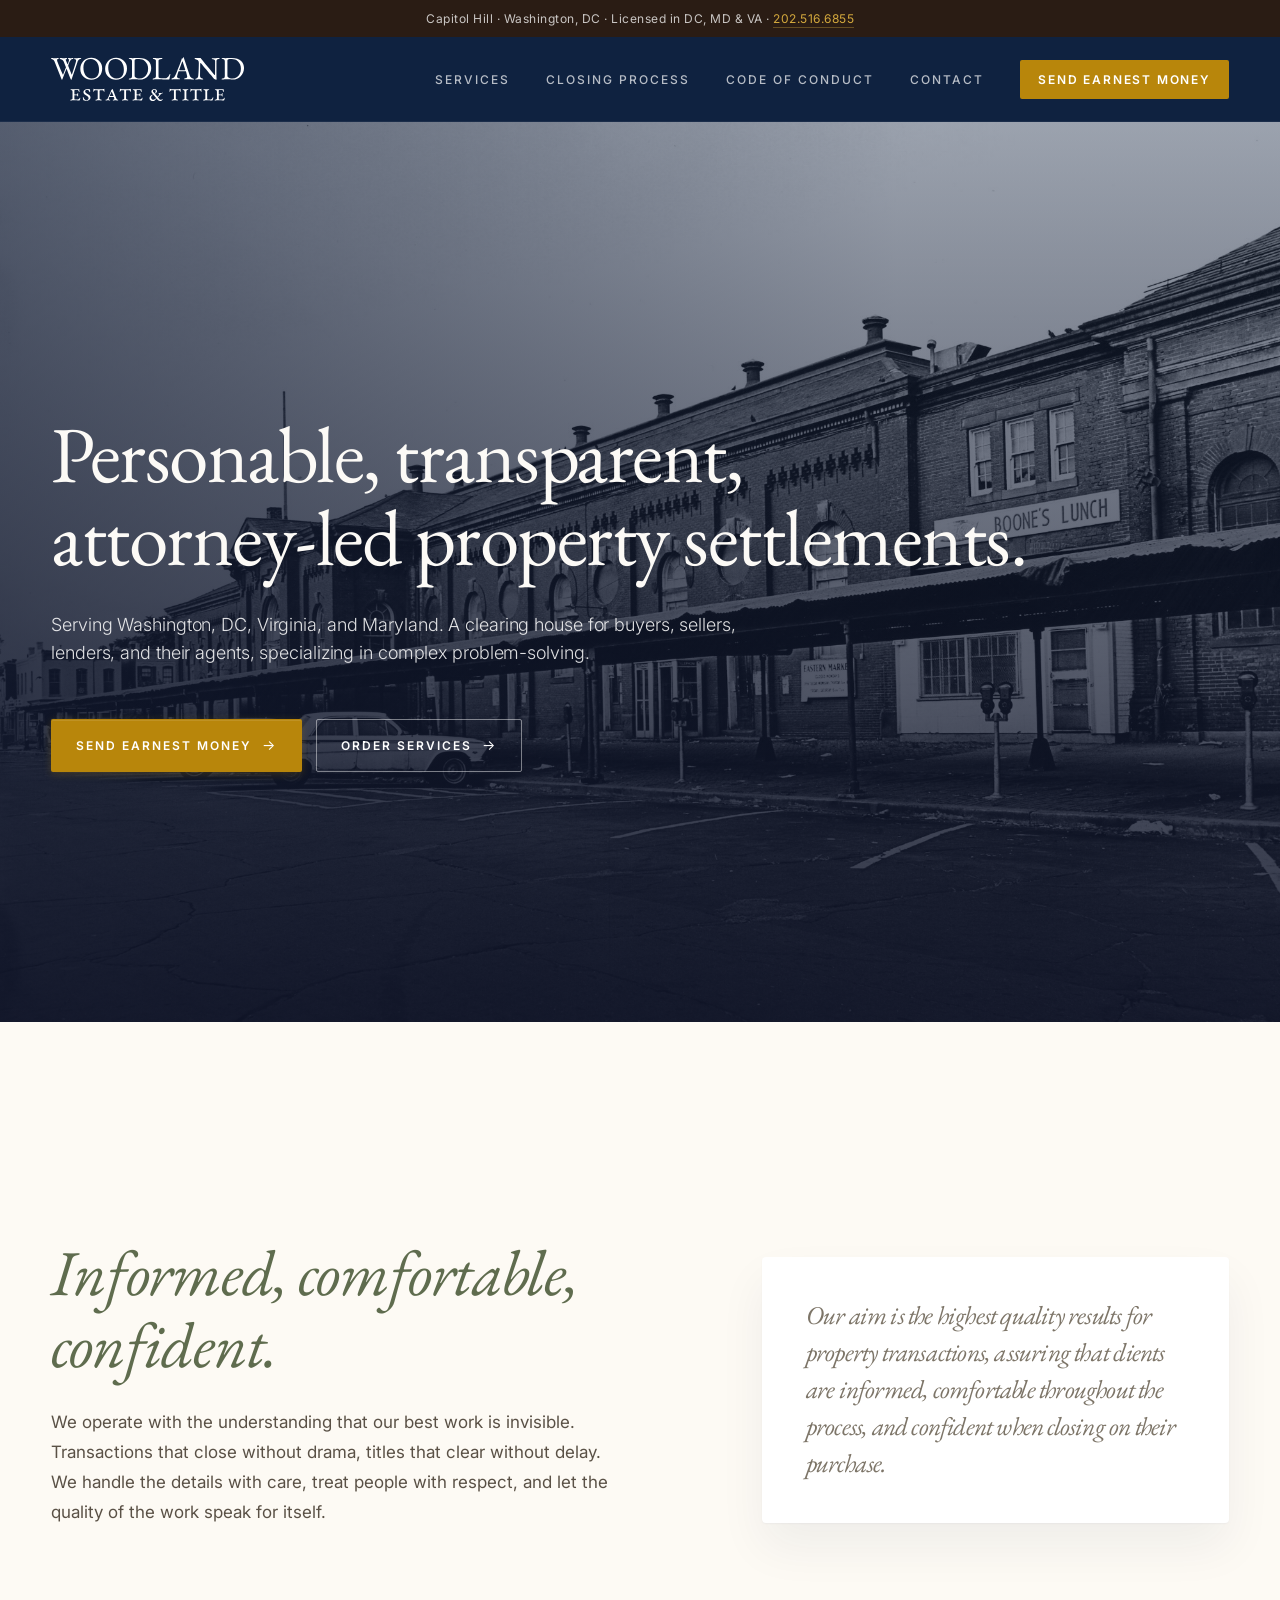
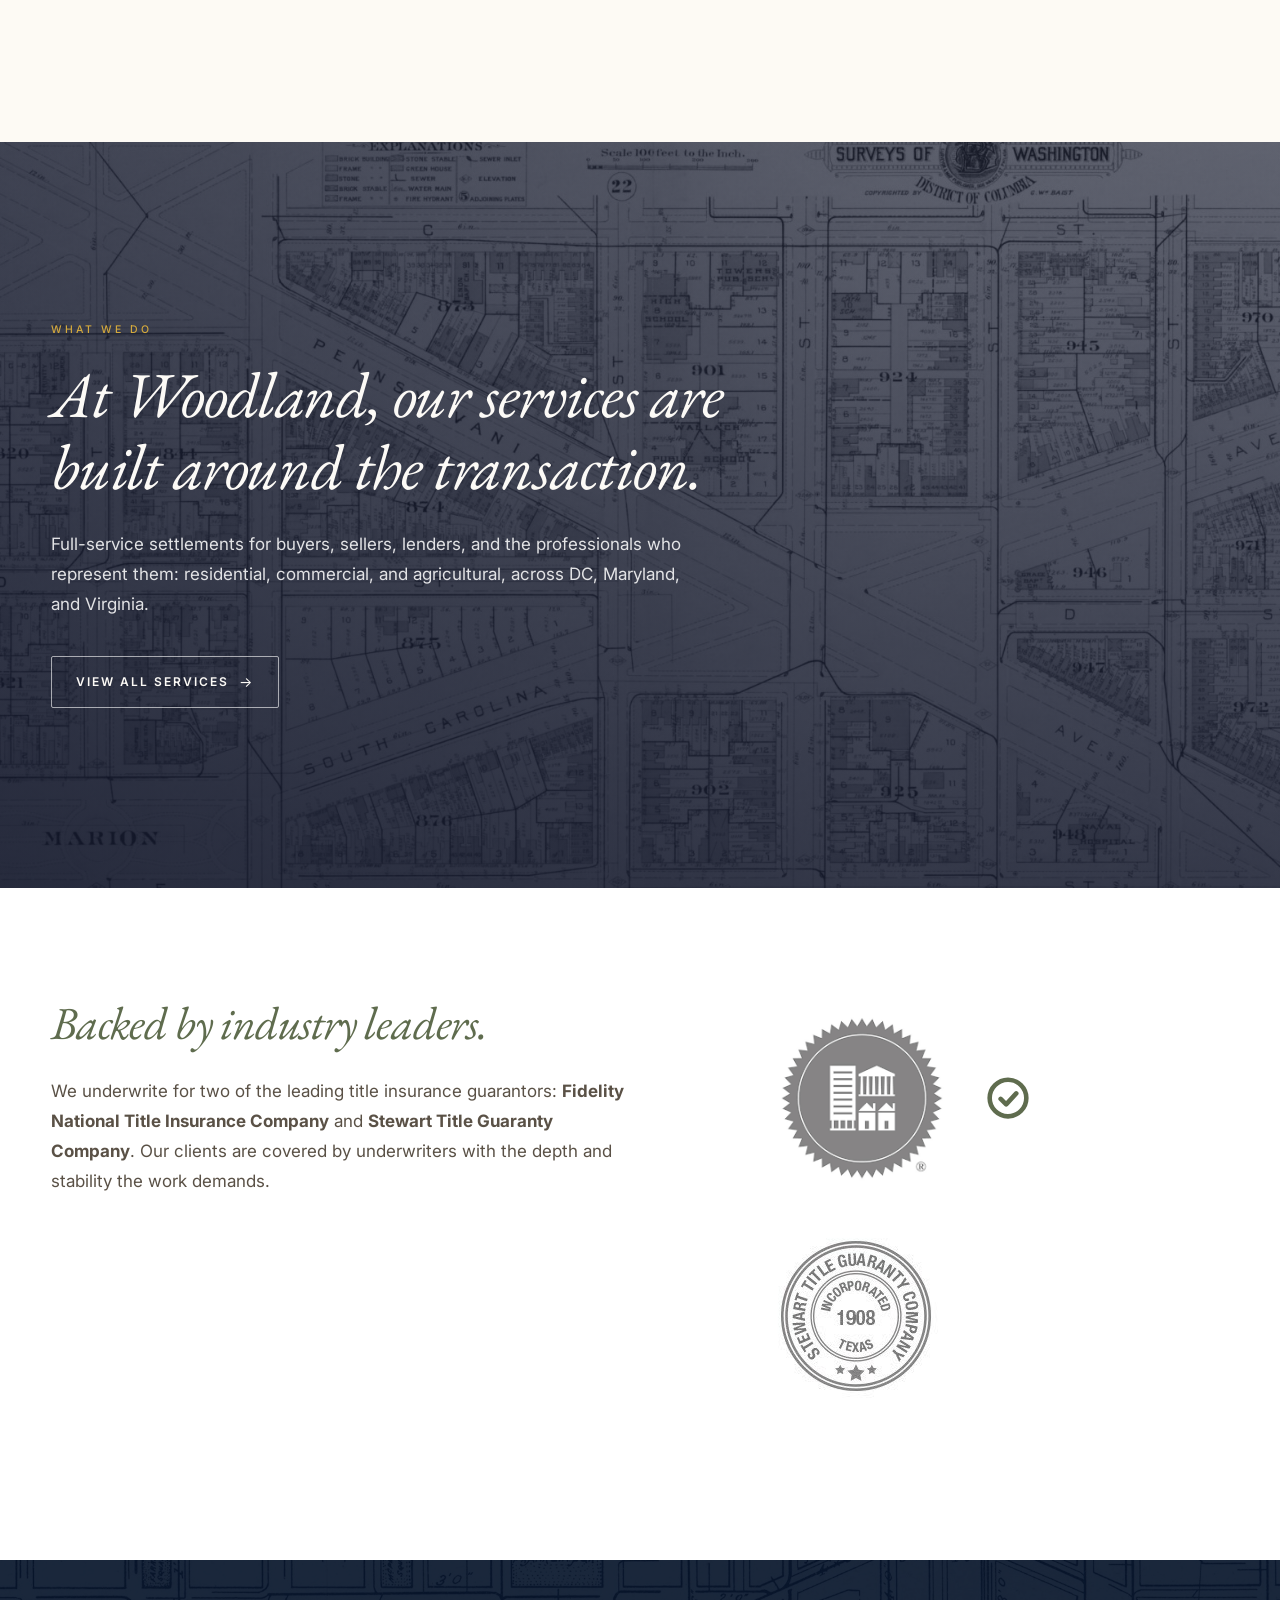
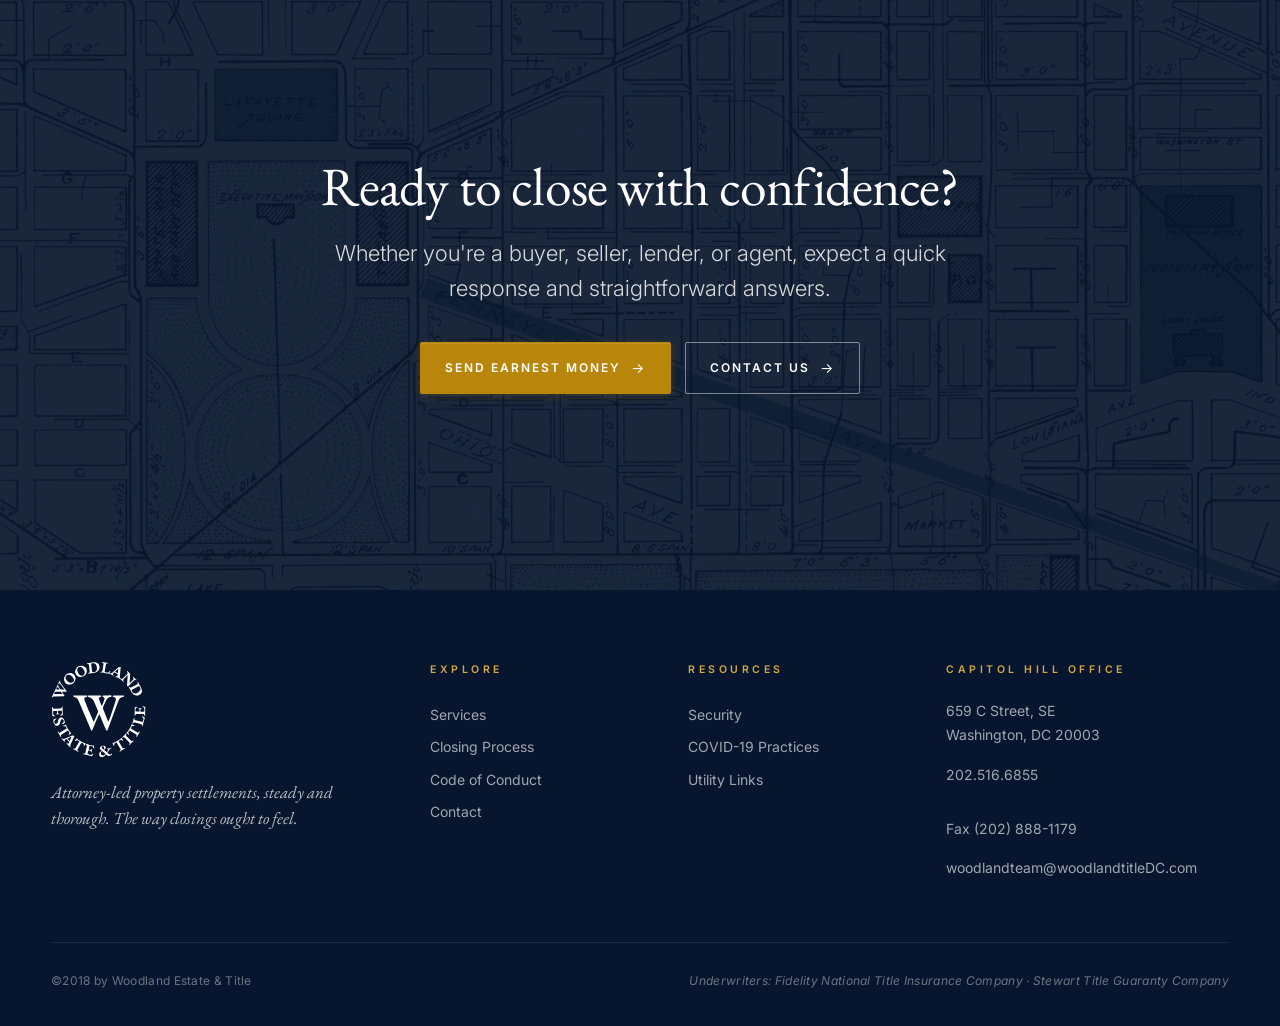
==== commit 96be3d64: "Revert: restore 'Informed, comfortable, confident.' headline" ====
--- a/index.html
+++ b/index.html
@@ -47,8 +47,7 @@
     <div class="section-inner">
       <div class="split">
         <div class="split-main">
-          <div class="section-tag">Informed, comfortable, confident</div>
-          <h2>Process is the product.</h2>
+          <h2>Informed, comfortable, confident.</h2>
           <p>We operate with the understanding that our best work is invisible. Transactions that close without drama, titles that clear without delay. We handle the details with care, treat people with respect, and let the quality of the work speak for itself.</p>
         </div>
         <aside class="split-aside">
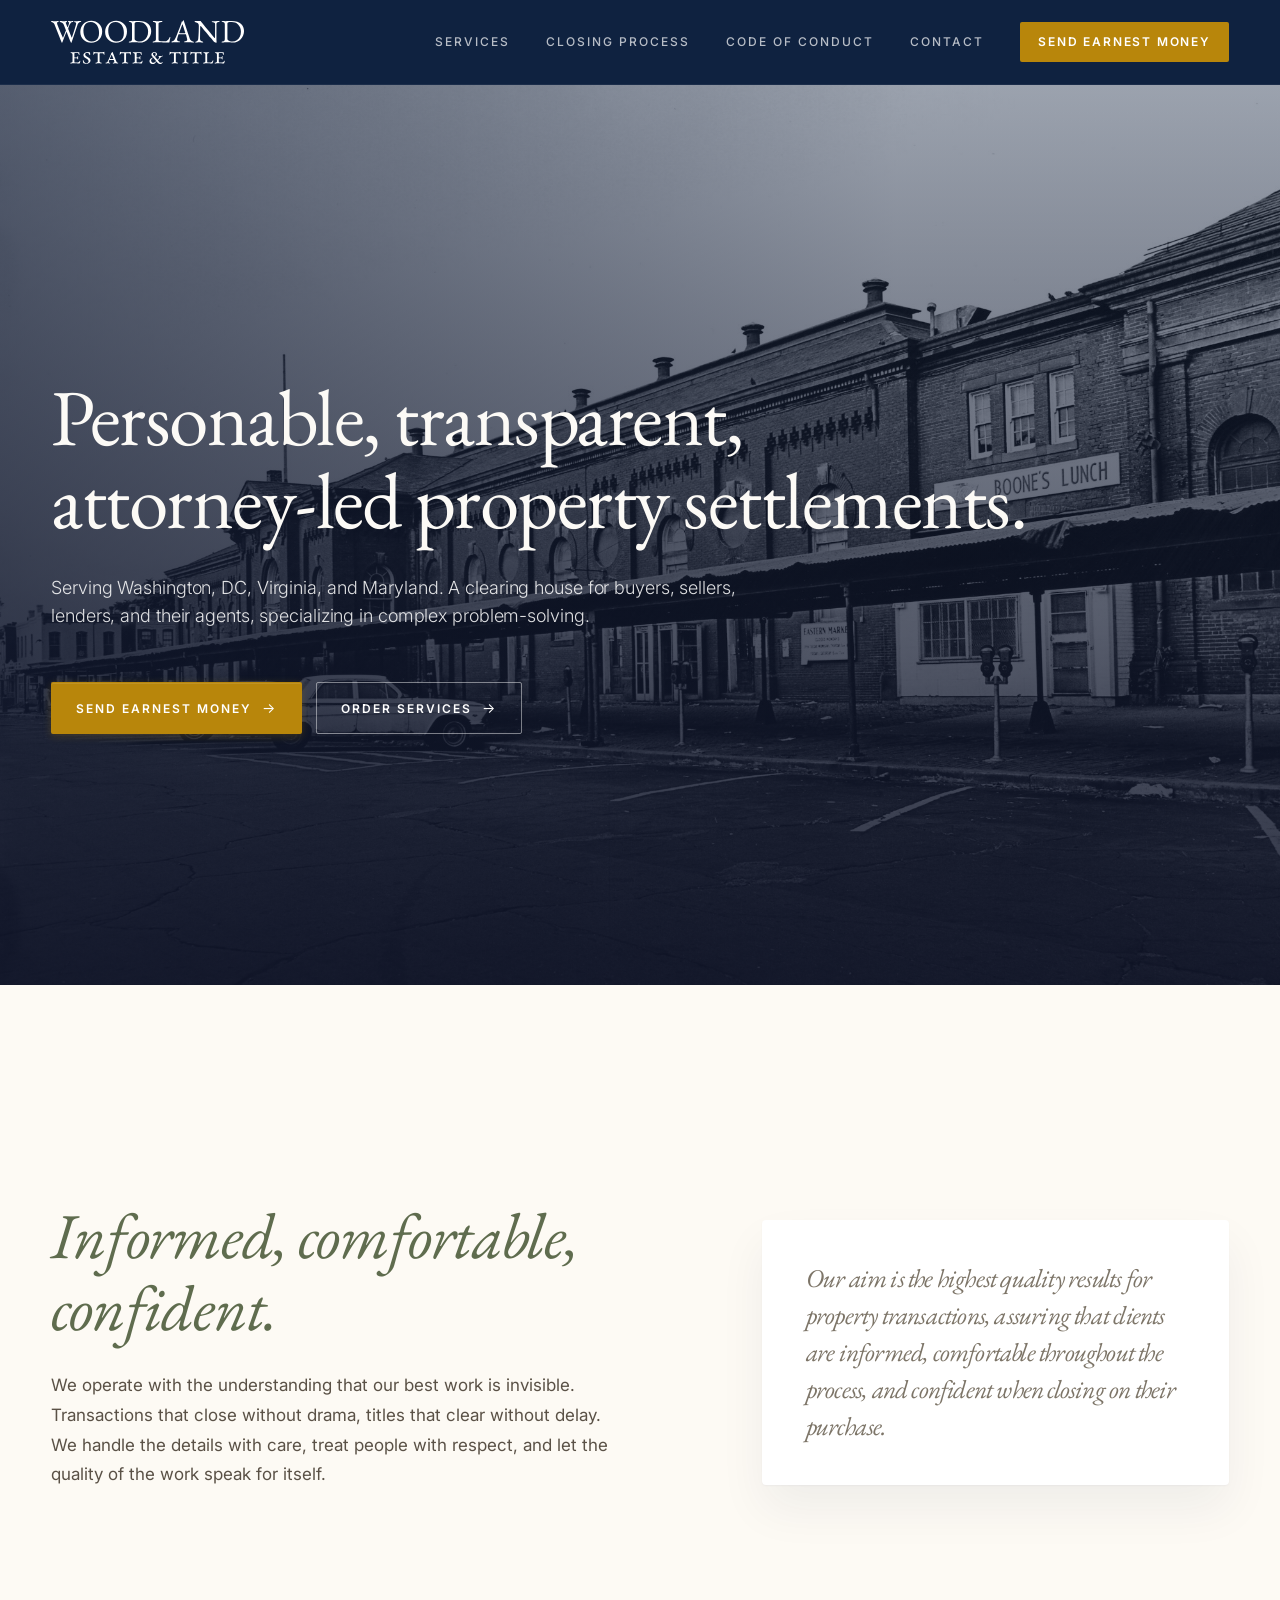
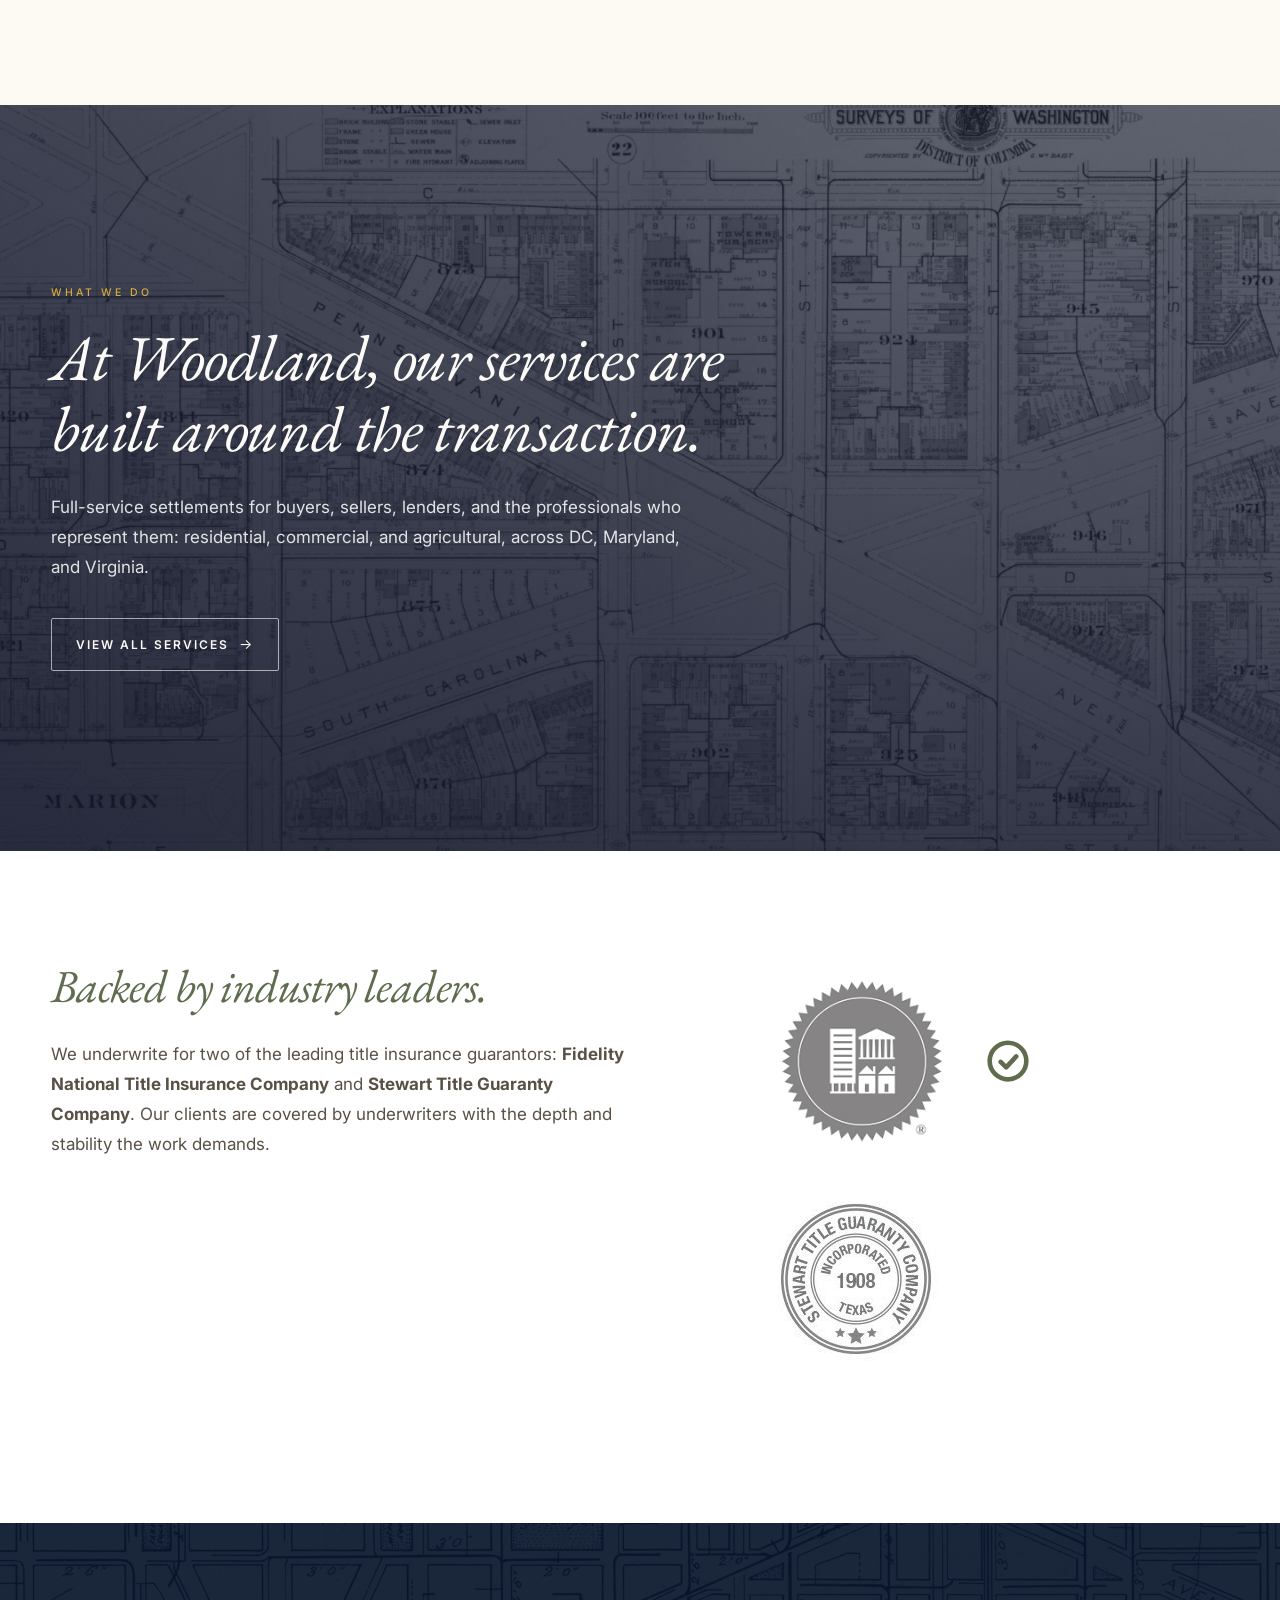
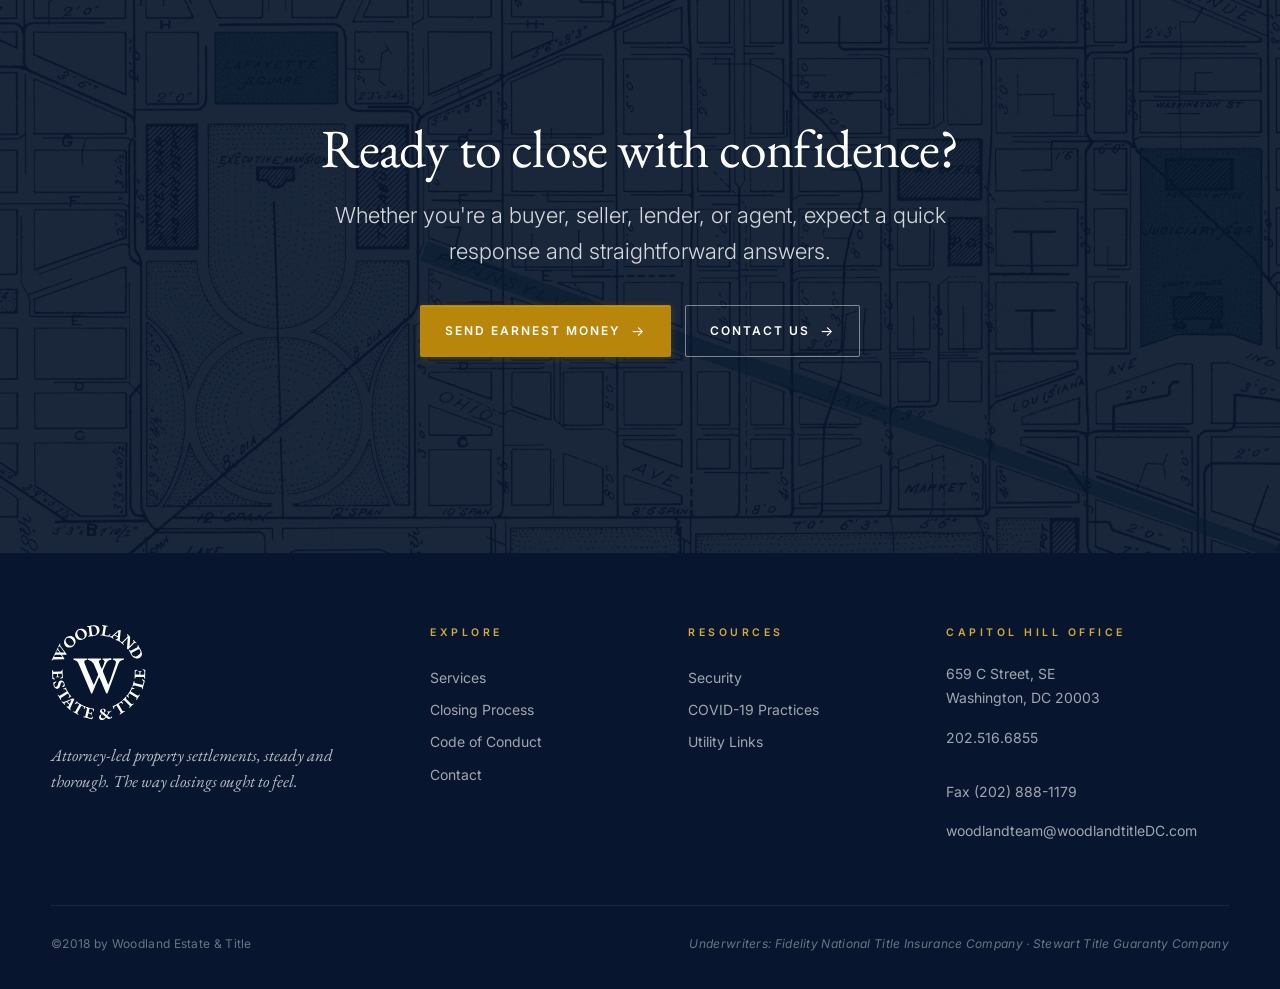
==== commit fad7e7f3: "Brand page alignment; remove pre-header bar - Brand page uses shared gutter/content-max + stacked-wh" ====
--- a/index.html
+++ b/index.html
@@ -11,11 +11,6 @@
   <link rel="stylesheet" href="styles.css">
 </head>
 <body>
-
-  <div class="pre-header">
-    Capitol Hill · Washington, DC · Licensed in DC, MD &amp; VA · <a href="tel:2025166855">202.516.6855</a>
-  </div>
-
   <header class="top-header">
     <a class="top-header-brand" href="index.html">
       <img src="assets/woodland-stacked-white.svg" alt="Woodland Estate &amp; Title">
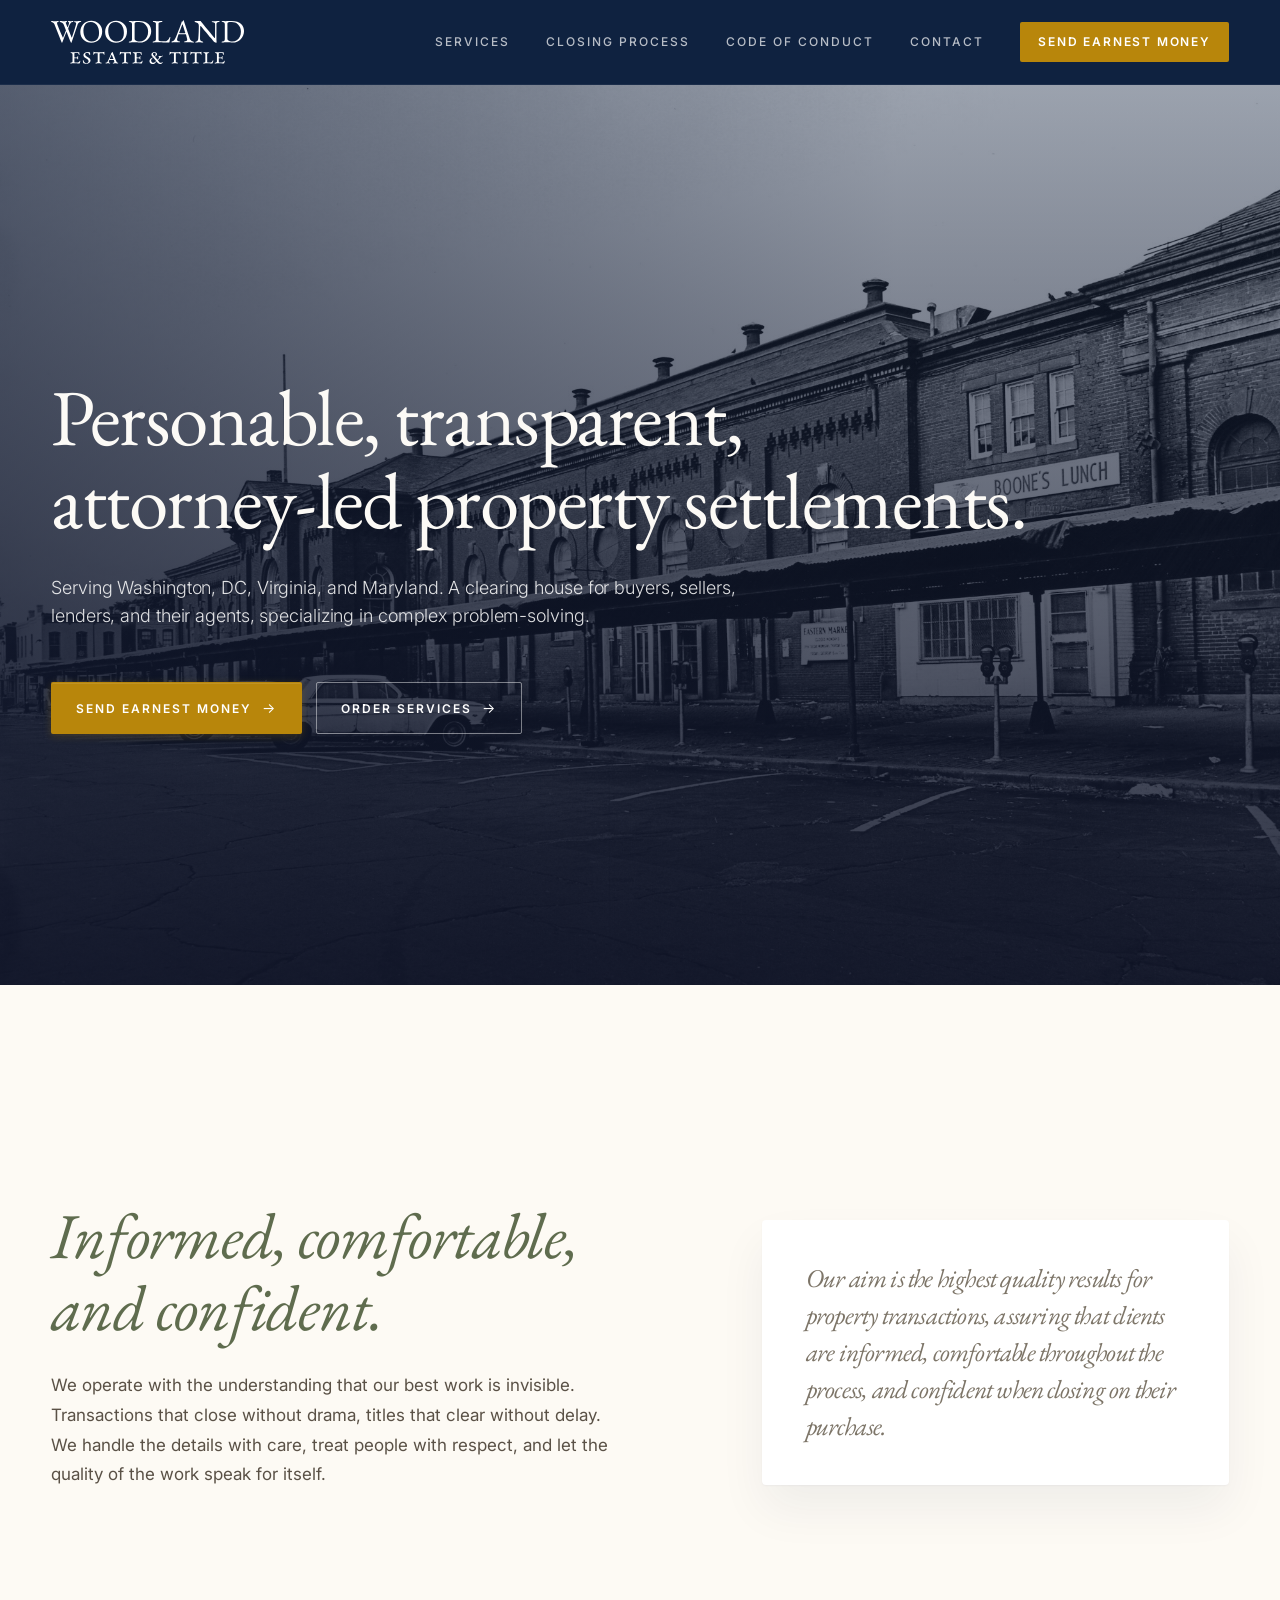
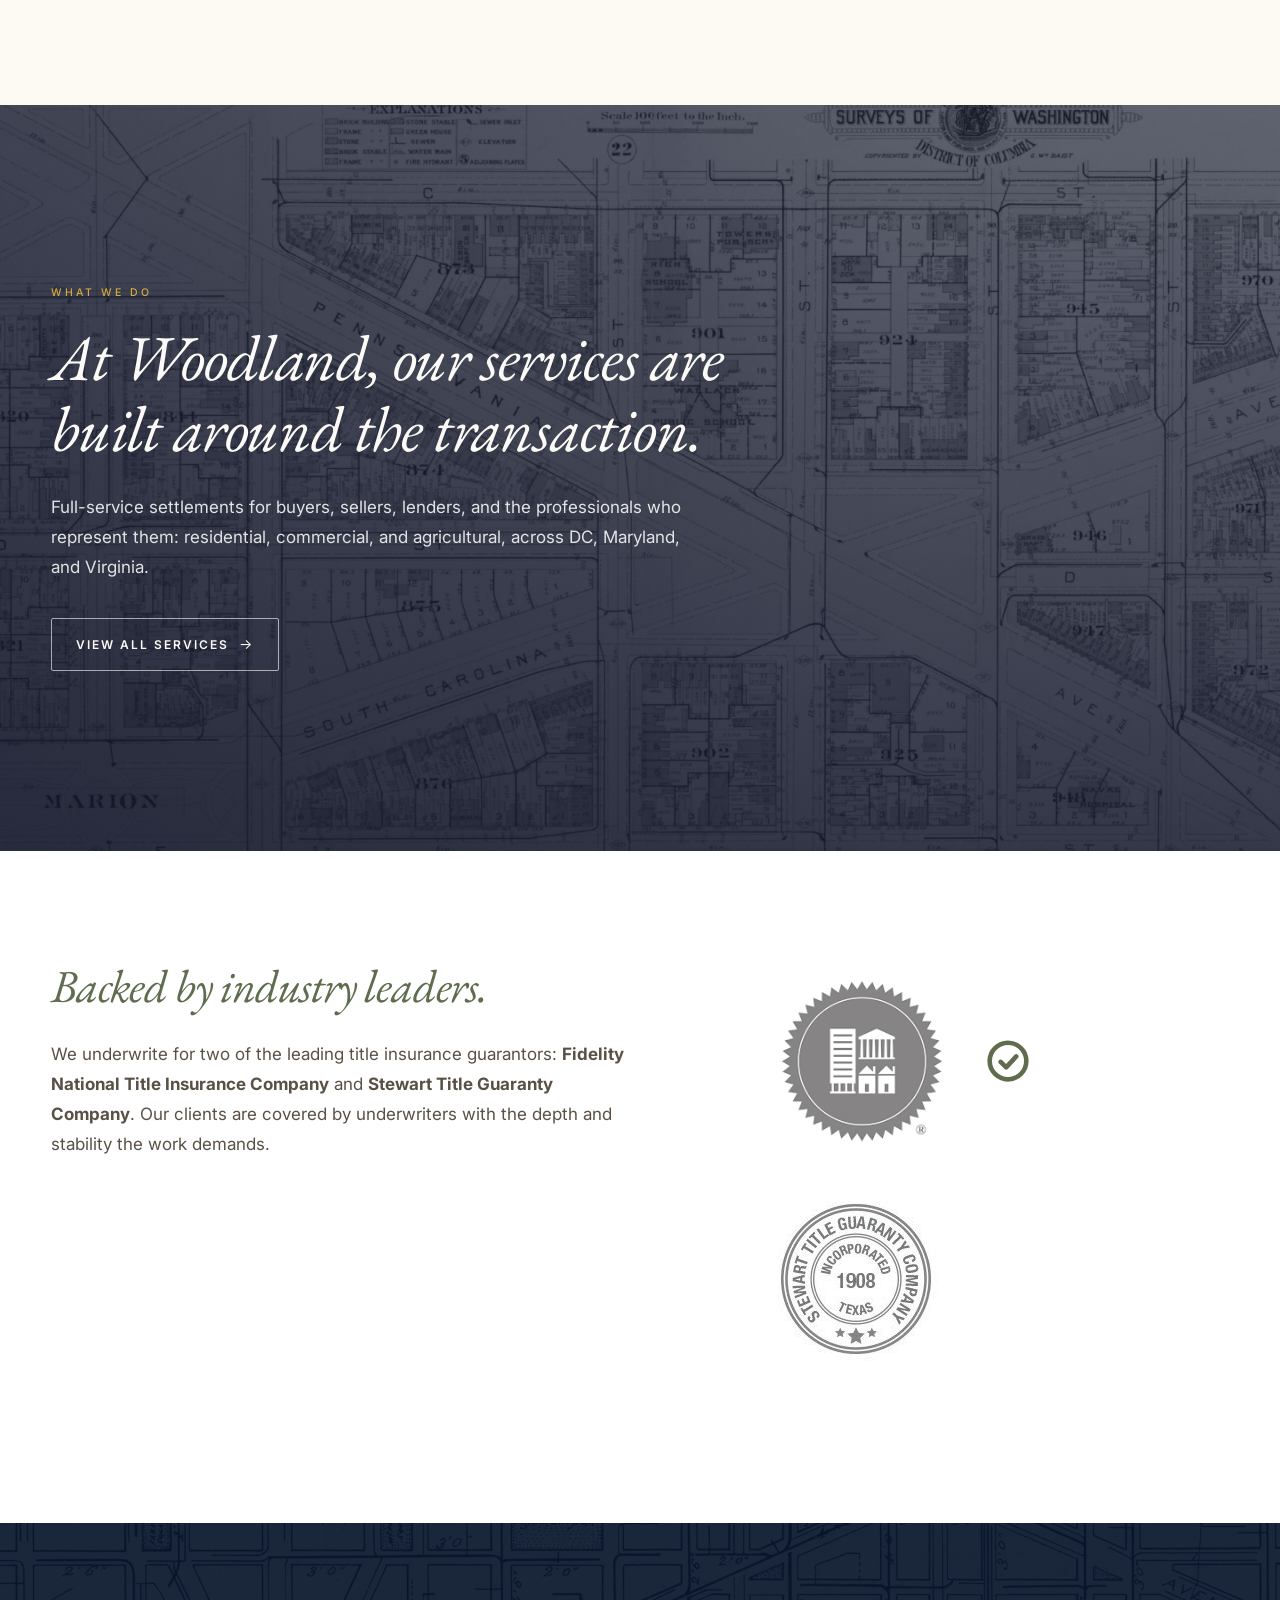
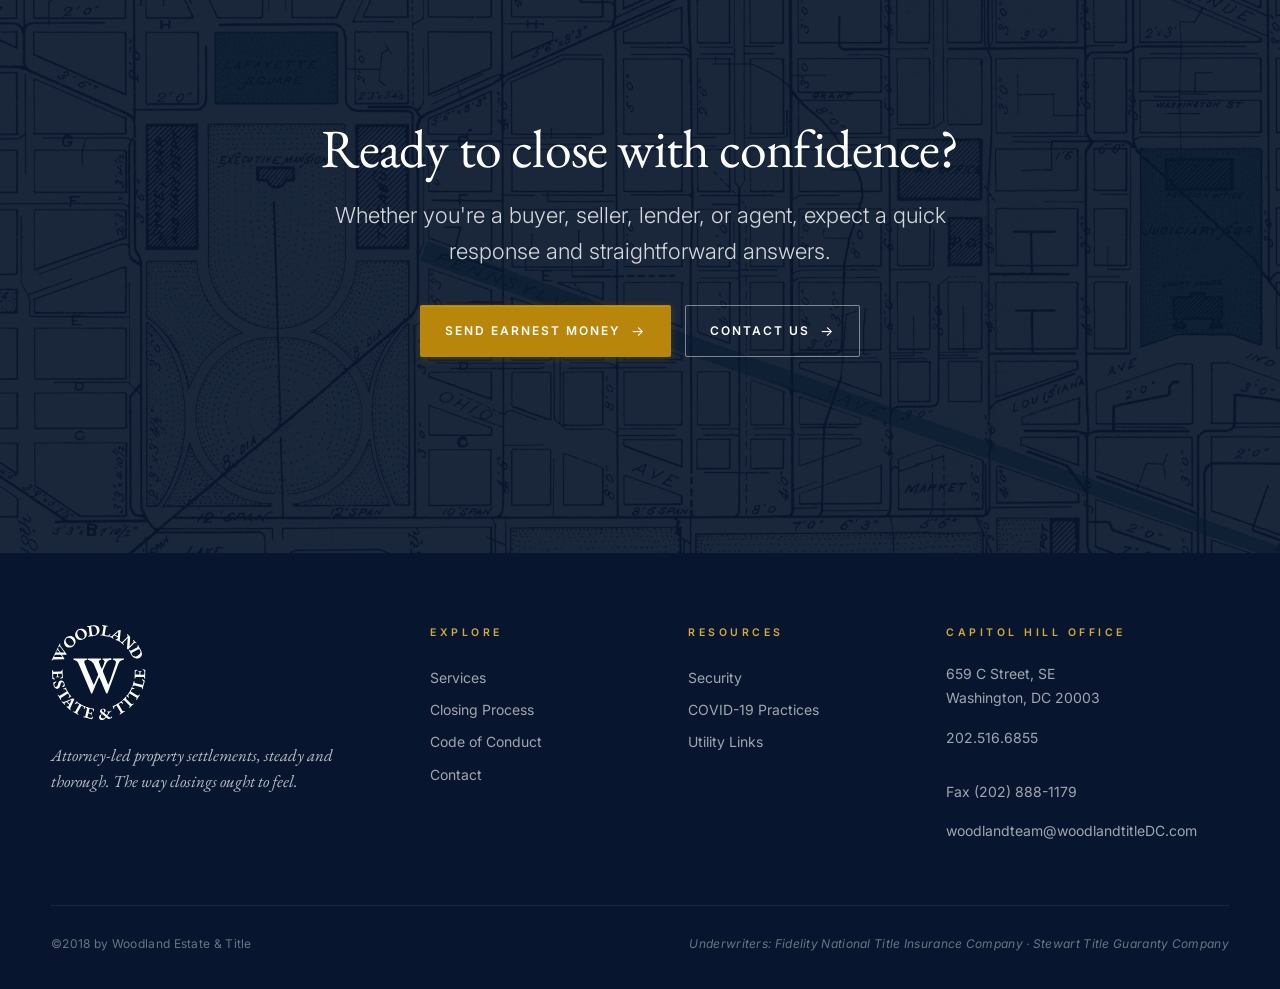
==== commit 921dda5c: "Copy: 'Informed, comfortable, and confident.'" ====
--- a/index.html
+++ b/index.html
@@ -42,7 +42,7 @@
     <div class="section-inner">
       <div class="split">
         <div class="split-main">
-          <h2>Informed, comfortable, confident.</h2>
+          <h2>Informed, comfortable, and confident.</h2>
           <p>We operate with the understanding that our best work is invisible. Transactions that close without drama, titles that clear without delay. We handle the details with care, treat people with respect, and let the quality of the work speak for itself.</p>
         </div>
         <aside class="split-aside">
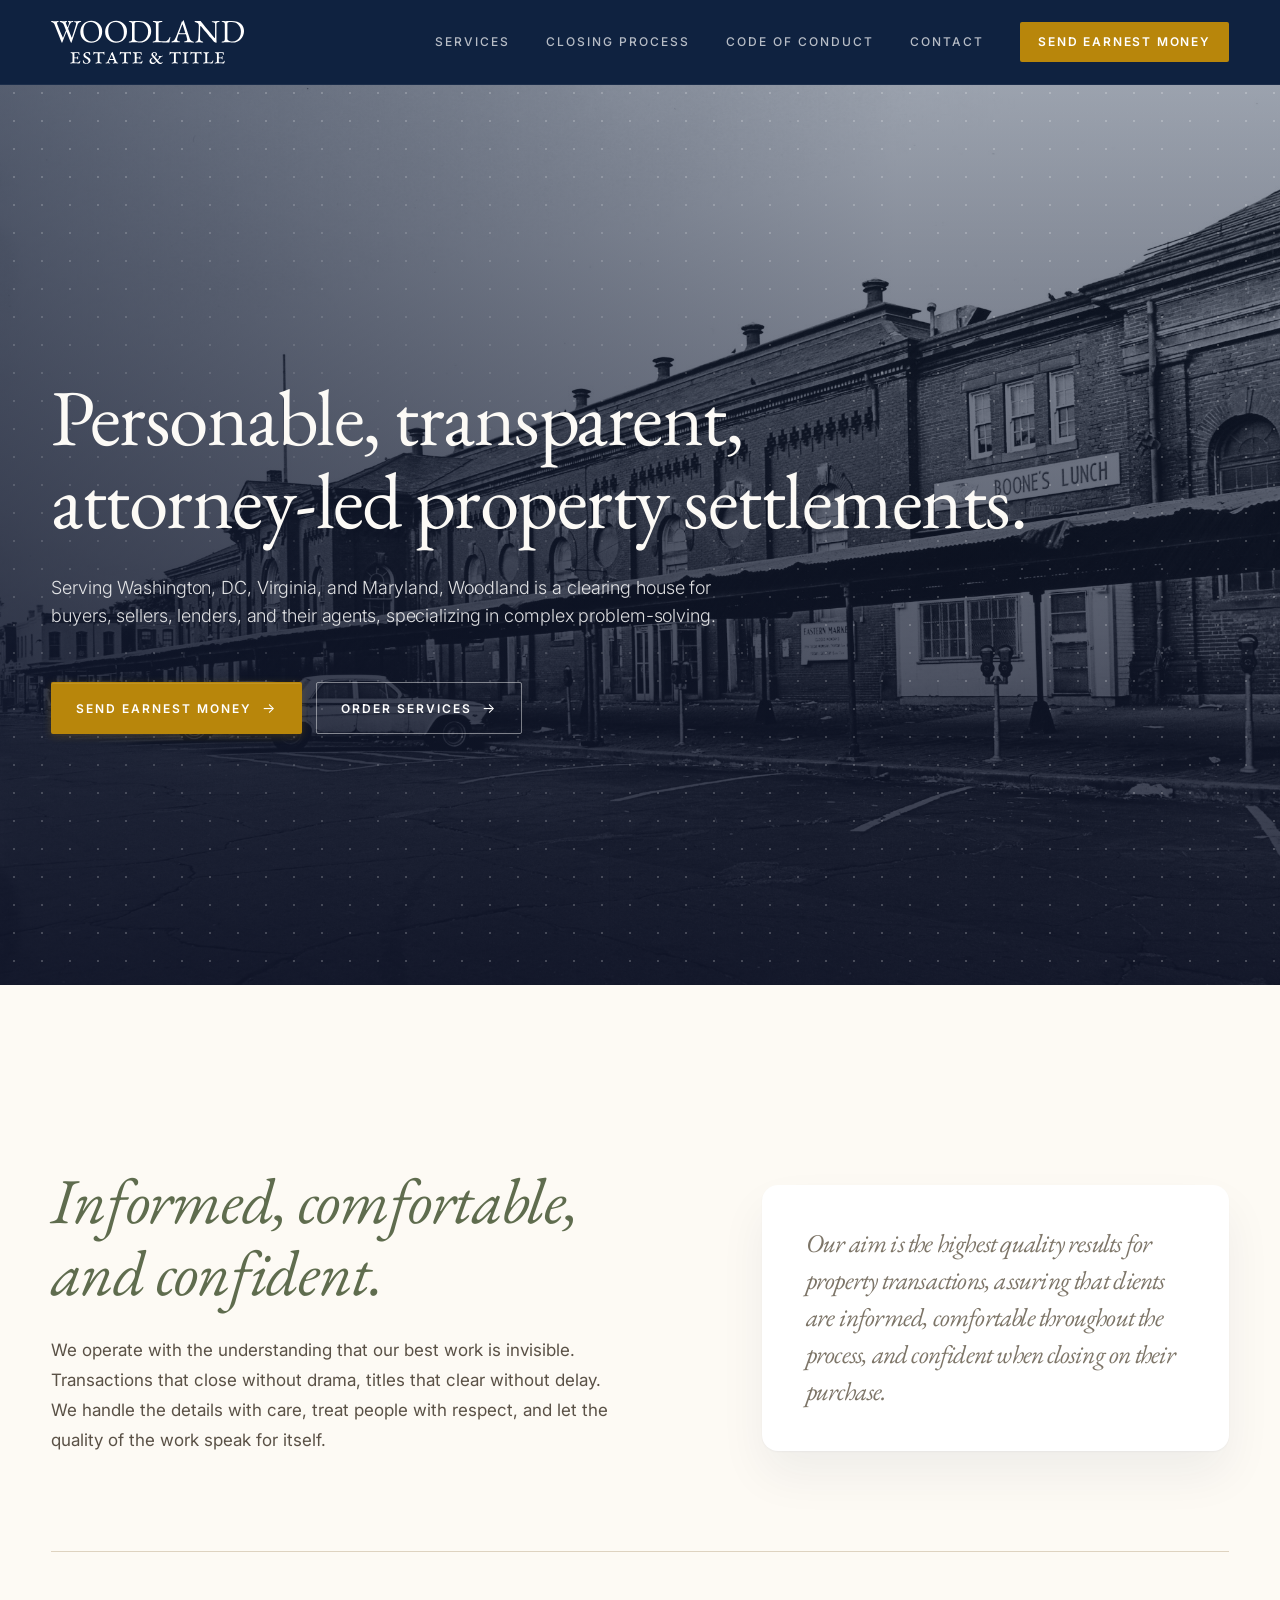
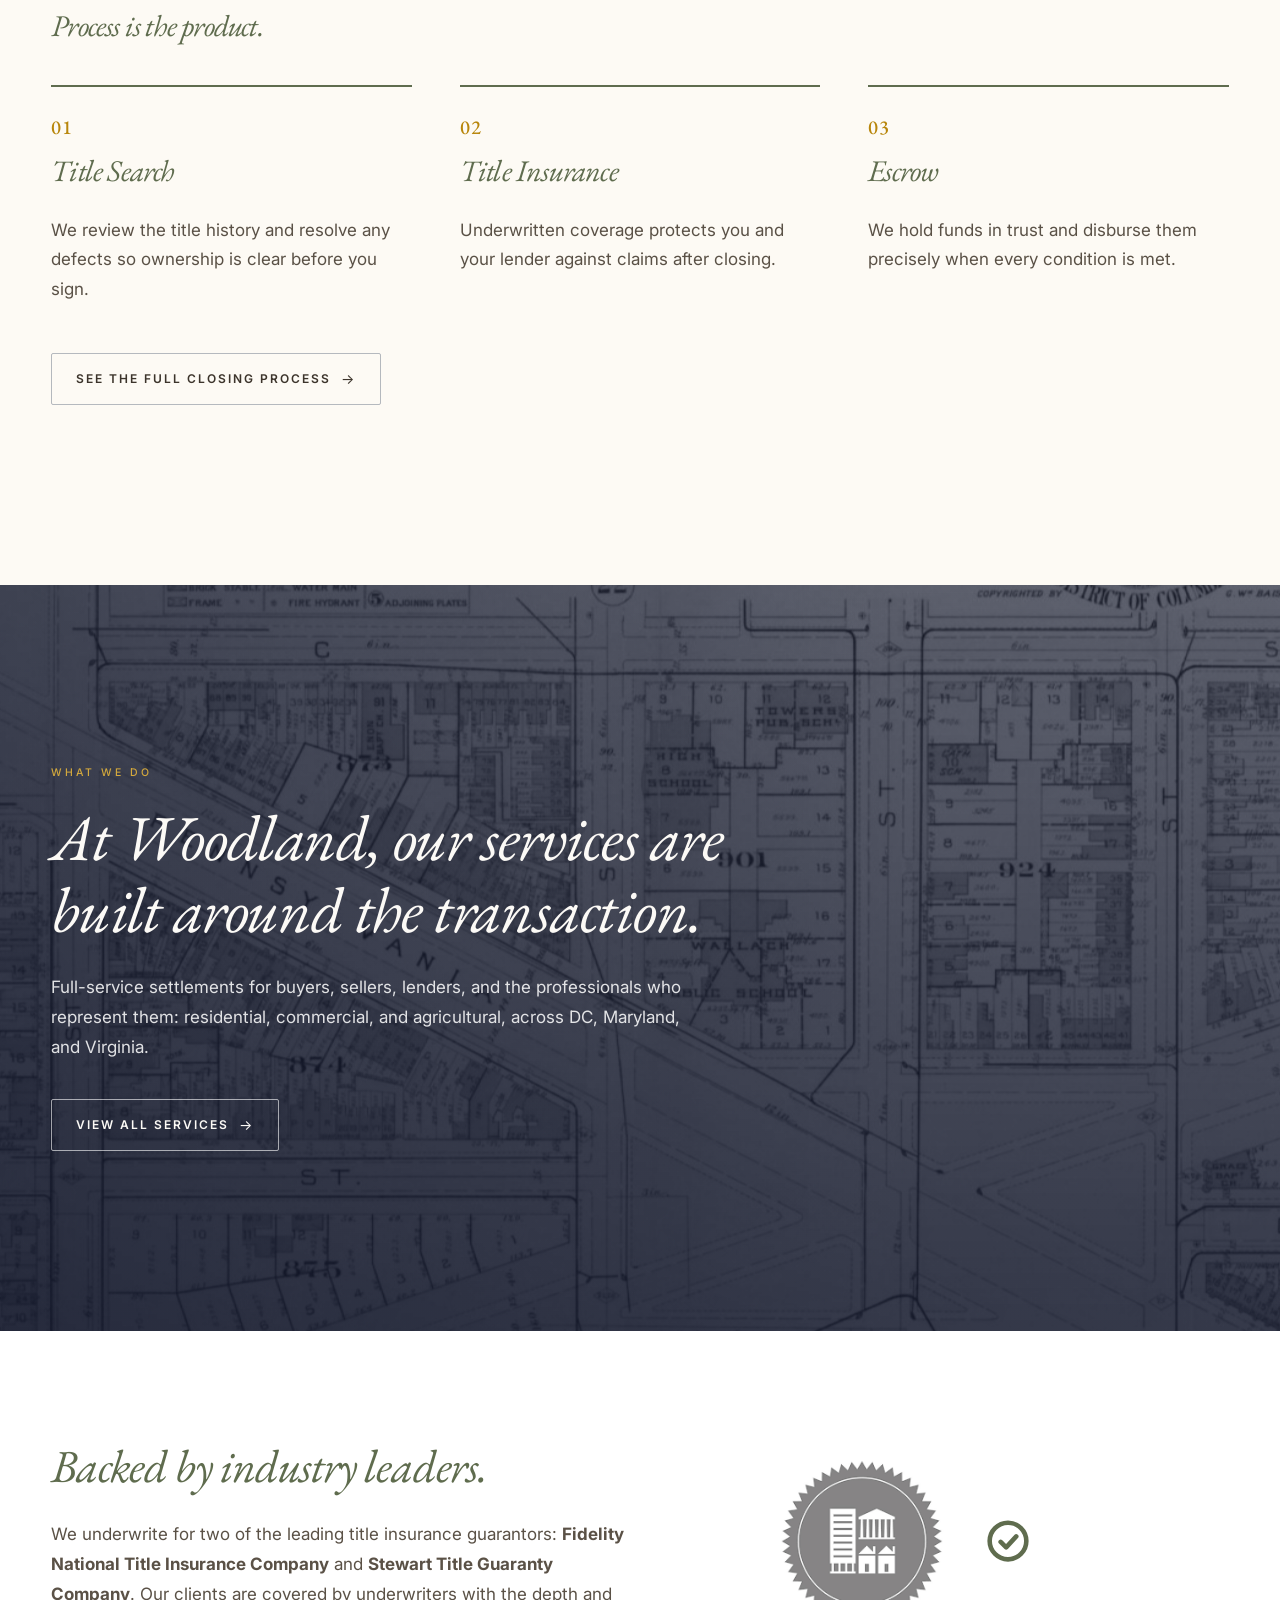
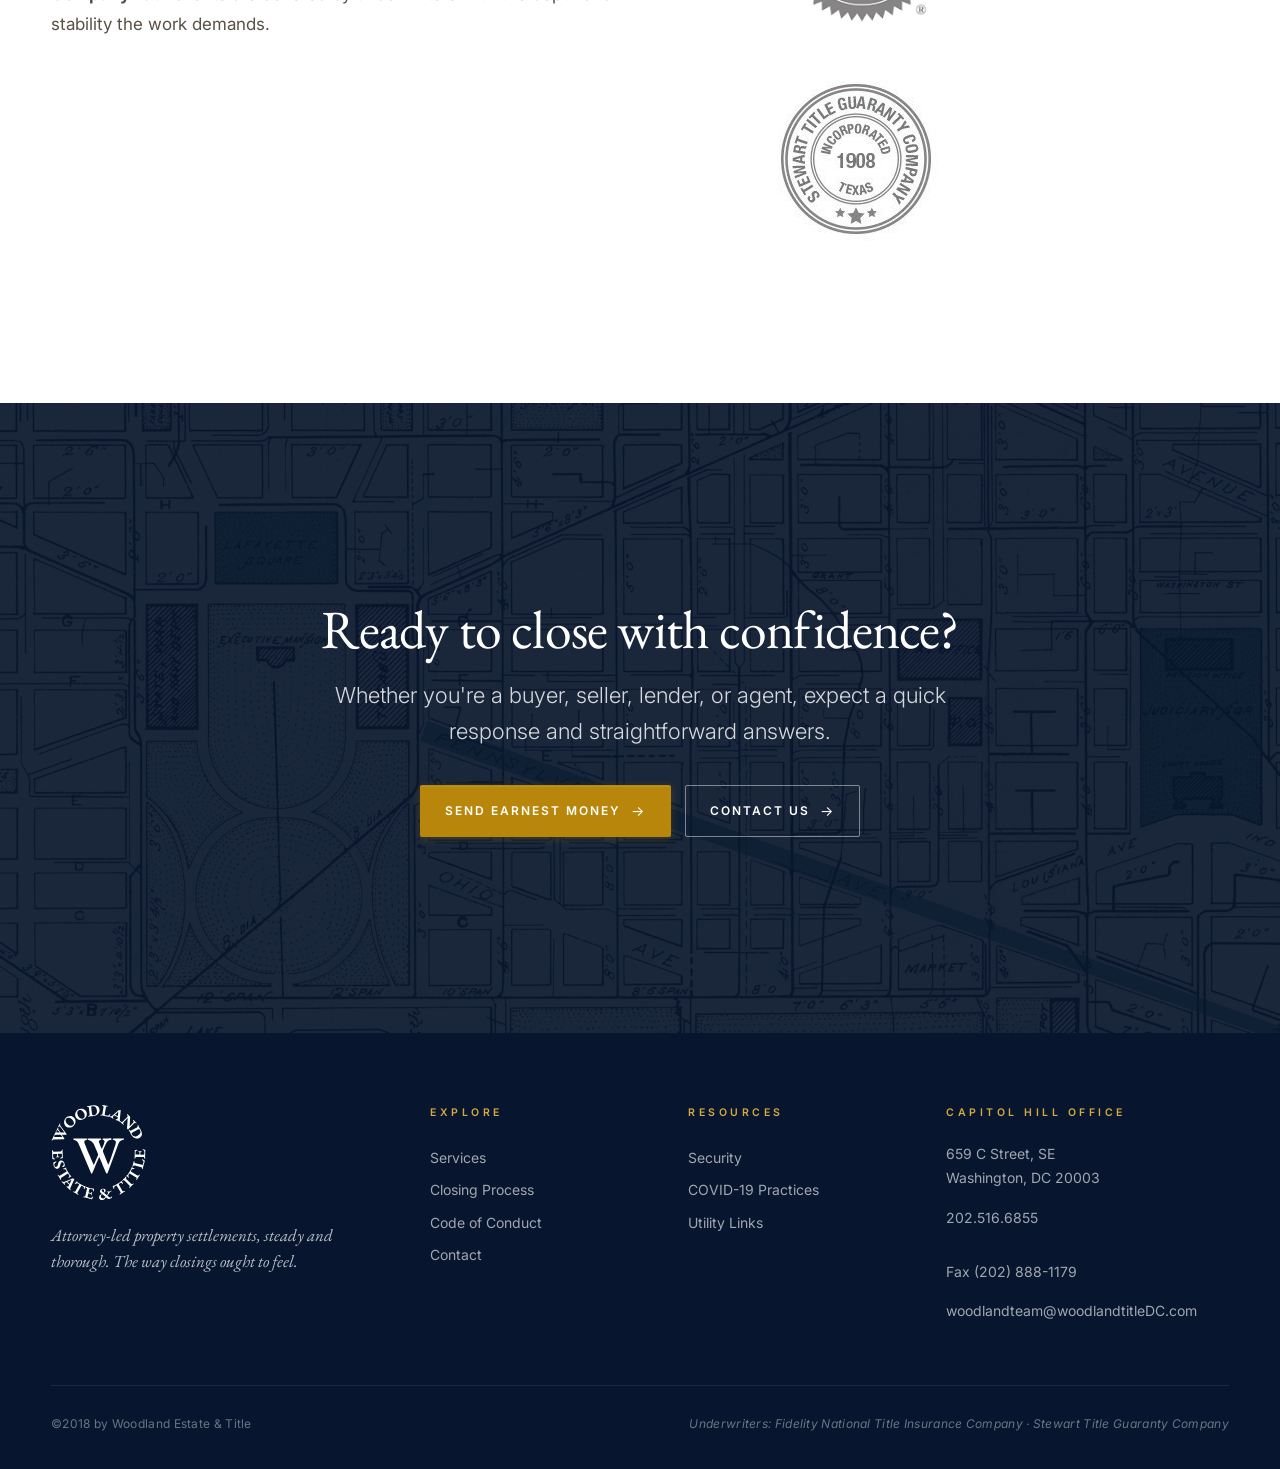
==== commit d8104658: "Home: parallax map, hero dot-grid, mini process block, body copy tweak" ====
--- a/index.html
+++ b/index.html
@@ -13,7 +13,7 @@
 <body>
   <header class="top-header">
     <a class="top-header-brand" href="index.html">
-      <img src="assets/woodland-stacked-white.svg" alt="Woodland Estate &amp; Title">
+      <img src="../assets/woodland-stacked-white.svg" alt="Woodland Estate &amp; Title">
     </a>
     <button class="nav-toggle" aria-label="Toggle navigation" onclick="document.querySelector('.top-nav').classList.toggle('open')">Menu</button>
     <nav class="top-nav">
@@ -28,9 +28,10 @@
   <section class="hero">
     <div class="hero-bg"></div>
     <div class="hero-overlay"></div>
+    <div class="hero-grid" aria-hidden="true"></div>
     <div class="hero-inner">
       <h1>Personable, transparent,<br>attorney-led property settlements.</h1>
-      <p class="hero-sub">Serving Washington, DC, Virginia, and Maryland. A clearing house for buyers, sellers, lenders, and their agents, specializing in complex problem-solving.</p>
+      <p class="hero-sub">Serving Washington, DC, Virginia, and Maryland, Woodland is a clearing house for buyers, sellers, lenders, and their agents, specializing in complex problem-solving.</p>
       <div class="hero-actions">
         <a class="btn btn-primary" href="https://woodlandtitledc.paymints.io/create-account" target="_blank" rel="noopener">Send Earnest Money</a>
         <a class="btn btn-secondary" href="mailto:woodlandteam@woodlandtitleDC.com">Order Services</a>
@@ -50,6 +51,30 @@
             <p class="pull-quote">Our aim is the highest quality results for property transactions, assuring that clients are informed, comfortable throughout the process, and confident when closing on their purchase.</p>
           </div>
         </aside>
+      </div>
+
+      <div class="process-mini-header">
+        <h3 class="process-mini-title">Process is the product.</h3>
+      </div>
+      <div class="process-mini">
+        <div class="process-mini-step">
+          <div class="process-mini-num">01</div>
+          <h3>Title Search</h3>
+          <p>We review the title history and resolve any defects so ownership is clear before you sign.</p>
+        </div>
+        <div class="process-mini-step">
+          <div class="process-mini-num">02</div>
+          <h3>Title Insurance</h3>
+          <p>Underwritten coverage protects you and your lender against claims after closing.</p>
+        </div>
+        <div class="process-mini-step">
+          <div class="process-mini-num">03</div>
+          <h3>Escrow</h3>
+          <p>We hold funds in trust and disburse them precisely when every condition is met.</p>
+        </div>
+      </div>
+      <div class="process-mini-cta">
+        <a class="btn btn-outline btn-dark" href="closing-process.html">See the full closing process</a>
       </div>
     </div>
   </section>
@@ -75,11 +100,11 @@
           <p>We underwrite for two of the leading title insurance guarantors: <strong>Fidelity National Title Insurance Company</strong> and <strong>Stewart Title Guaranty Company</strong>. Our clients are covered by underwriters with the depth and stability the work demands.</p>
         </div>
         <aside class="split-aside underwriter-seals">
-          <img src="assets/Fidelity National Title Insurance Company.png" alt="Fidelity National Title Insurance Company">
+          <img src="../assets/Fidelity National Title Insurance Company.png" alt="Fidelity National Title Insurance Company">
           <span class="seal-check" aria-hidden="true">
             <svg viewBox="0 0 24 24" width="44" height="44" fill="none" stroke="currentColor" stroke-width="2.5" stroke-linecap="round" stroke-linejoin="round"><circle cx="12" cy="12" r="10"></circle><polyline points="8 12.5 11 15.5 16.5 9.5"></polyline></svg>
           </span>
-          <img src="assets/stewart-seal.jpg" alt="Stewart Title Guaranty Company">
+          <img src="../assets/stewart-seal.jpg" alt="Stewart Title Guaranty Company">
         </aside>
       </div>
     </div>
@@ -98,8 +123,8 @@
     <div class="footer-inner">
       <div class="footer-col footer-brand">
         <div class="footer-logo-spin" aria-label="Woodland Estate &amp; Title">
-          <img class="footer-logo-ring" src="assets/circle-ring-white.svg" alt="" aria-hidden="true">
-          <img class="footer-logo-w" src="assets/circle-w-white.svg" alt="Woodland Estate &amp; Title">
+          <img class="footer-logo-ring" src="../assets/circle-ring-white.svg" alt="" aria-hidden="true">
+          <img class="footer-logo-w" src="../assets/circle-w-white.svg" alt="Woodland Estate &amp; Title">
         </div>
         <p>Attorney-led property settlements, steady and thorough. The way closings ought to feel.</p>
       </div>
@@ -130,5 +155,7 @@
   </footer>
 
   <script src="footer-spin.js" defer></script>
+  <script src="parallax.js" defer></script>
+  <script src="hero-grid.js" defer></script>
 </body>
 </html>
--- a/styles.css
+++ b/styles.css
@@ -206,10 +206,26 @@
     linear-gradient(90deg, rgba(15, 20, 40, 0.55) 0%, rgba(15, 20, 40, 0.1) 70%);
   z-index: 1;
 }
+.hero-grid {
+  position: absolute;
+  inset: -10% 0;
+  z-index: 2;
+  pointer-events: none;
+  background-image: radial-gradient(circle, rgba(255, 255, 255, 0.28) 1px, transparent 1.6px);
+  background-size: 28px 28px;
+  background-position: 0 0;
+  opacity: calc(0.85 - var(--hero-scroll, 0) * 0.85);
+  transform:
+    translate3d(calc(var(--hero-scroll, 0) * -40px), calc(var(--hero-scroll, 0) * -120px), 0)
+    scale(calc(1 + var(--hero-scroll, 0) * 0.35));
+  -webkit-mask-image: radial-gradient(ellipse at 30% 45%, rgba(0,0,0,0.25) 0%, rgba(0,0,0,0.85) 45%, rgba(0,0,0,1) 100%);
+          mask-image: radial-gradient(ellipse at 30% 45%, rgba(0,0,0,0.25) 0%, rgba(0,0,0,0.85) 45%, rgba(0,0,0,1) 100%);
+  will-change: transform, opacity;
+}
 .hero-inner {
   max-width: 1040px;
   position: relative;
-  z-index: 2;
+  z-index: 3;
 }
 .hero-tag {
   font-family: var(--sans);
@@ -352,8 +368,71 @@
   display: flex;
   align-items: center;
 }
-.section.section-feature h2 { font-size: clamp(48px, 5vw, 68px); }
+.section.section-feature h2 { font-size: clamp(48px, 5vw, 68px); max-width: 9.5em; }
 .section.section-feature .pull-quote { font-size: clamp(22px, 2vw, 28px); }
+
+.process-mini-header {
+  margin-top: 96px;
+  padding-top: 56px;
+  border-top: 1px solid var(--border);
+}
+.process-mini-title {
+  font-family: var(--serif);
+  font-style: italic;
+  font-weight: 400;
+  font-size: clamp(32px, 3vw, 44px);
+  line-height: 1.15;
+  letter-spacing: -0.8px;
+  color: var(--sage-dark);
+  margin: 0;
+}
+.process-mini {
+  display: grid;
+  grid-template-columns: repeat(3, 1fr);
+  gap: 48px;
+  margin-top: 40px;
+}
+.process-mini-step {
+  display: flex;
+  flex-direction: column;
+  gap: 10px;
+  padding-top: 24px;
+  border-top: 2px solid var(--sage-dark);
+}
+.process-mini-num {
+  font-family: var(--serif);
+  font-size: 20px;
+  font-weight: 500;
+  color: var(--gold);
+  letter-spacing: 1px;
+}
+.process-mini-step h3 {
+  font-family: var(--serif);
+  font-weight: 500;
+  font-size: 26px;
+  line-height: 1.2;
+  color: var(--text-dark);
+  margin: 0;
+}
+.process-mini-step p {
+  font-family: var(--sans);
+  font-size: 16px;
+  line-height: 1.6;
+  color: var(--text-soft);
+  margin: 0;
+}
+.process-mini-cta {
+  margin-top: 48px;
+}
+.btn-outline.btn-dark {
+  color: var(--text-dark);
+  border-color: rgba(15, 34, 64, 0.3);
+}
+.btn-outline.btn-dark:hover {
+  background: var(--sage-dark);
+  color: #FFFFFF;
+  border-color: var(--sage-dark);
+}
 
 .split-aside.underwriter-seals {
   padding-top: 0;
@@ -399,10 +478,15 @@
 }
 .section-image-bg {
   position: absolute;
-  inset: 0;
+  top: -25%;
+  left: 0;
+  right: 0;
+  bottom: -25%;
   background: url('../assets/Map section 873 .png') center center / cover no-repeat;
   z-index: 0;
   filter: saturate(0.9);
+  transform: translate3d(0, var(--parallax-y, 0px), 0);
+  will-change: transform;
 }
 .section-image-overlay {
   position: absolute;
@@ -542,7 +626,7 @@
 .aim-card {
   background: #FFFFFF;
   padding: 40px 44px;
-  border-radius: 4px;
+  border-radius: 16px;
   box-shadow: 0 1px 2px rgba(15, 34, 64, 0.04), 0 24px 48px rgba(15, 34, 64, 0.06);
   margin-top: -40px;
 }
@@ -1123,6 +1207,9 @@
   .split { grid-template-columns: 1fr; gap: 40px; }
   .split-aside { padding-top: 0; }
   .statement { padding-block: 80px; }
+
+  .process-mini { grid-template-columns: 1fr; gap: 36px; }
+  .process-mini-header { margin-top: 64px; padding-top: 40px; }
 }
 
 @media (max-width: 640px) {
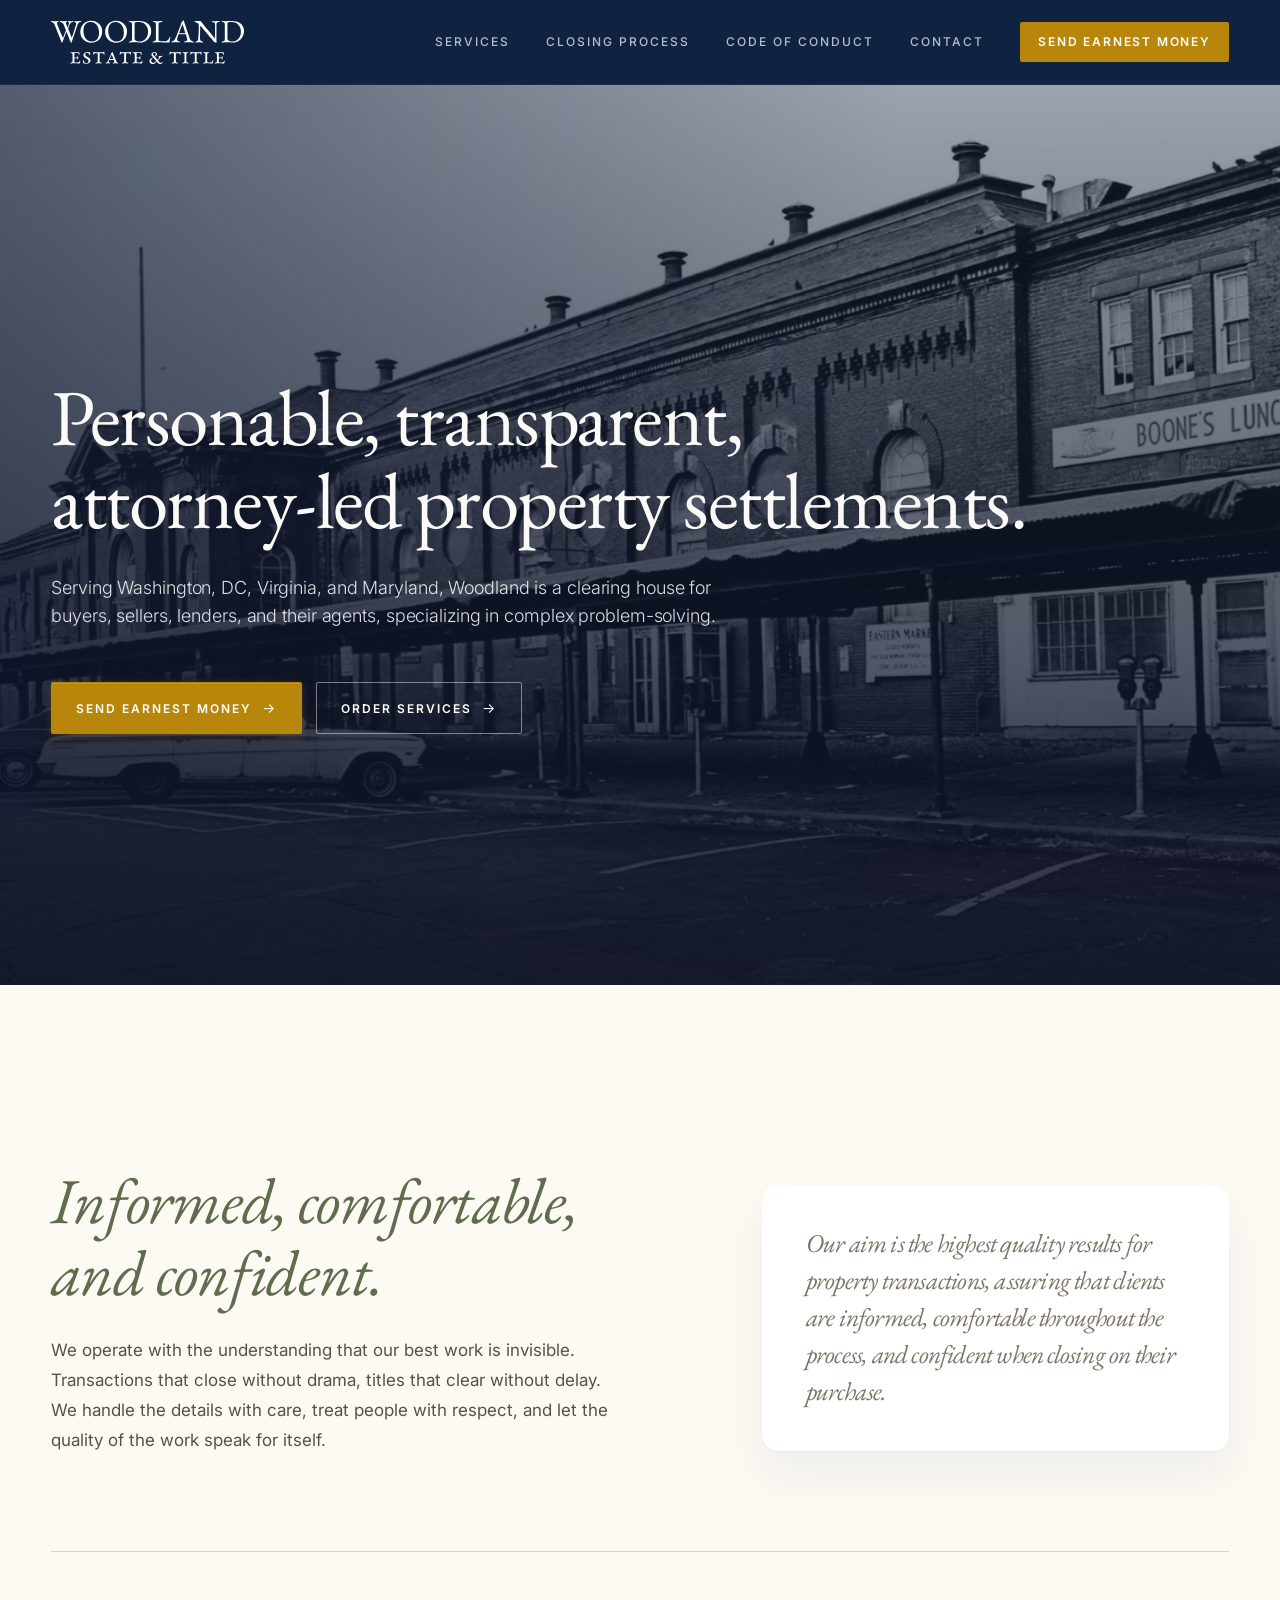
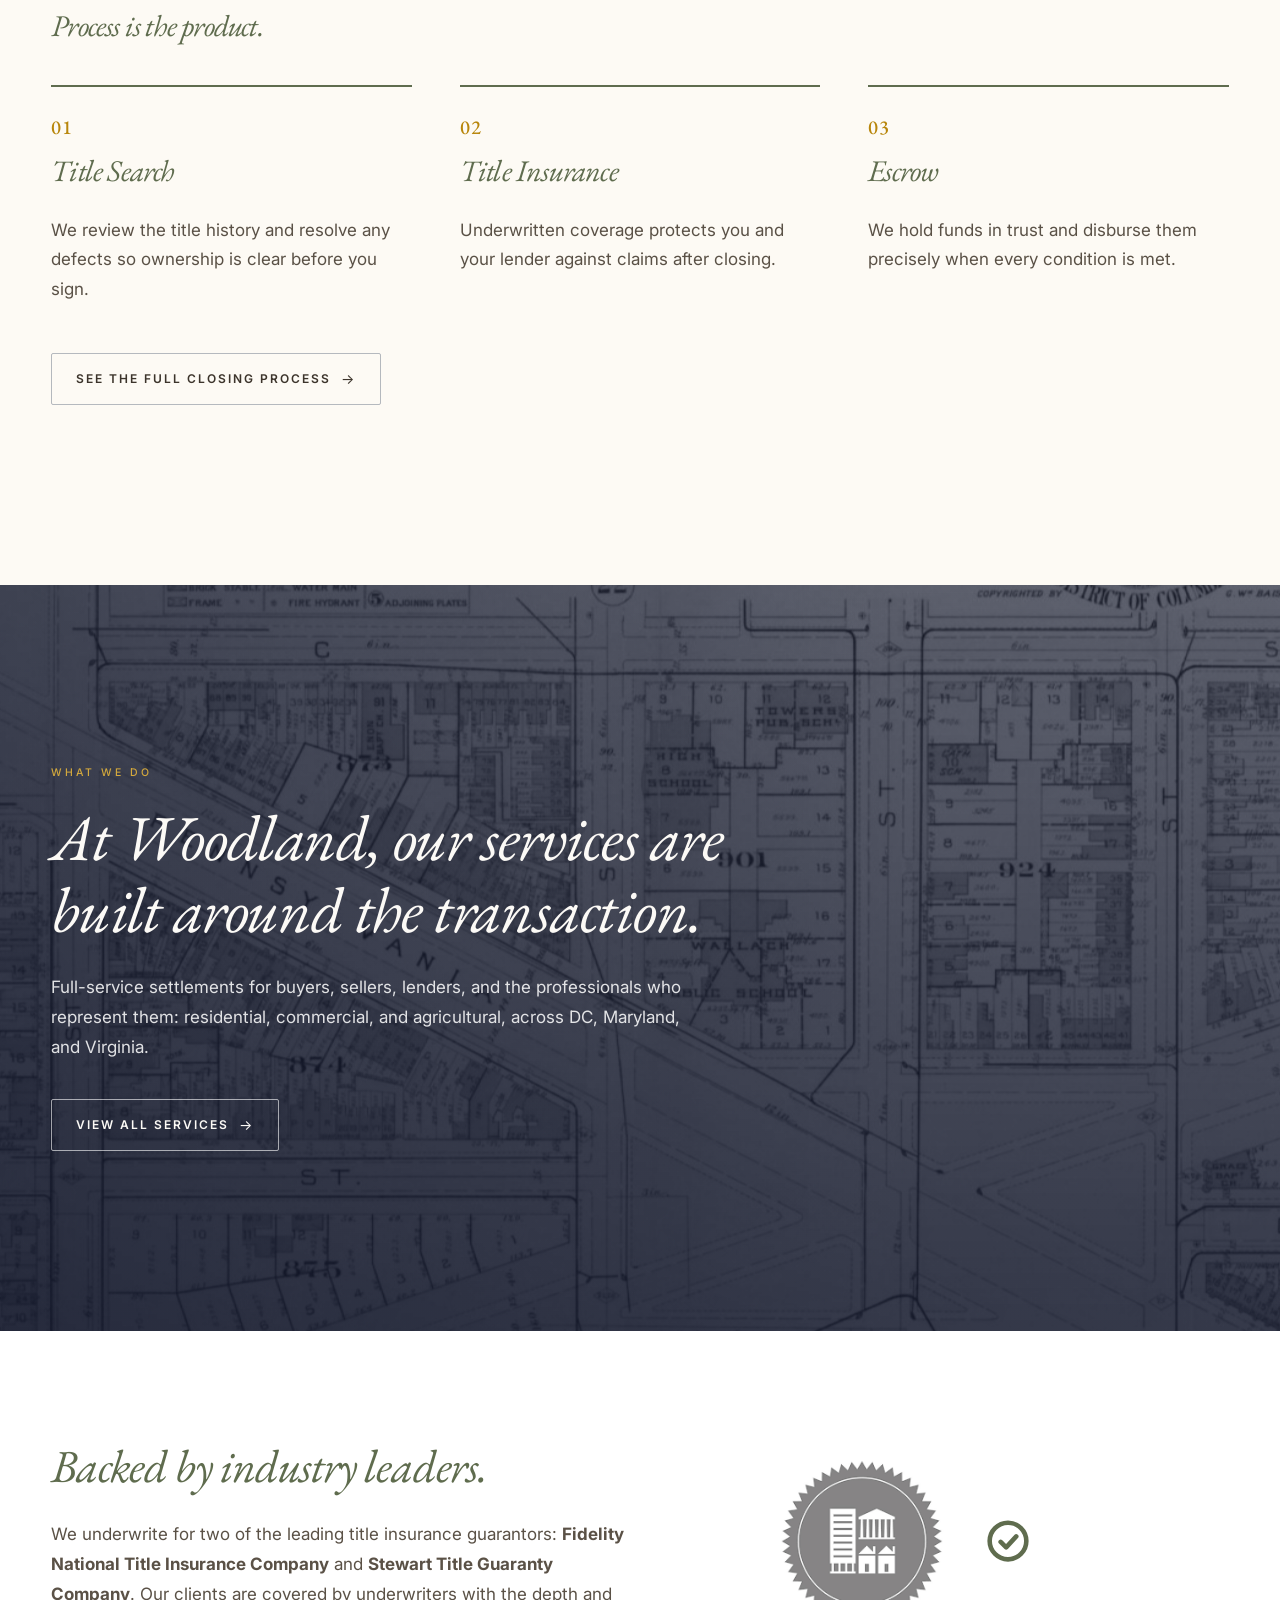
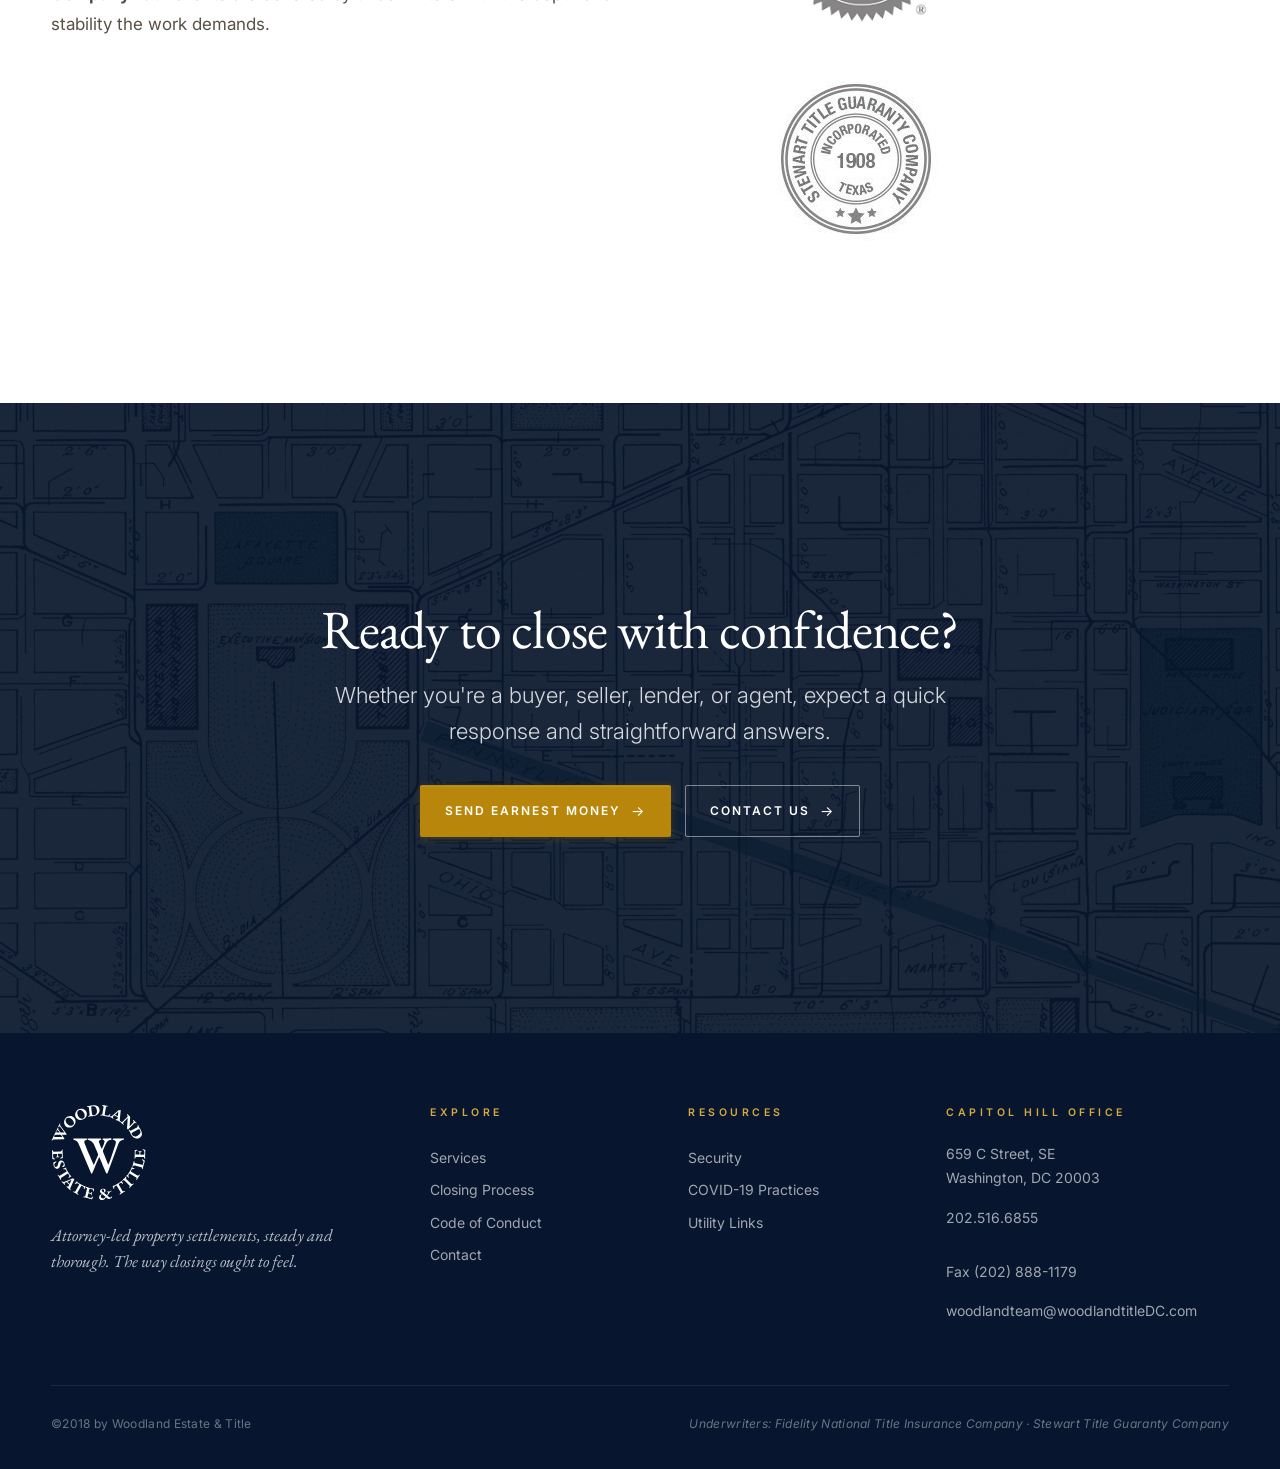
==== commit d3b507dc: "Remove hero dot-grid; add parallax to hero image" ====
--- a/index.html
+++ b/index.html
@@ -28,7 +28,6 @@
   <section class="hero">
     <div class="hero-bg"></div>
     <div class="hero-overlay"></div>
-    <div class="hero-grid" aria-hidden="true"></div>
     <div class="hero-inner">
       <h1>Personable, transparent,<br>attorney-led property settlements.</h1>
       <p class="hero-sub">Serving Washington, DC, Virginia, and Maryland, Woodland is a clearing house for buyers, sellers, lenders, and their agents, specializing in complex problem-solving.</p>
@@ -156,6 +155,5 @@
 
   <script src="footer-spin.js" defer></script>
   <script src="parallax.js" defer></script>
-  <script src="hero-grid.js" defer></script>
 </body>
 </html>
--- a/styles.css
+++ b/styles.css
@@ -193,10 +193,15 @@
 }
 .hero-bg {
   position: absolute;
-  inset: 0;
+  top: -25%;
+  left: 0;
+  right: 0;
+  bottom: -25%;
   background: url('../assets/eastern-market.jpeg') center 35% / cover no-repeat;
   z-index: 0;
   filter: saturate(0.85);
+  transform: translate3d(0, var(--parallax-y, 0px), 0);
+  will-change: transform;
 }
 .hero-overlay {
   position: absolute;
@@ -206,26 +211,10 @@
     linear-gradient(90deg, rgba(15, 20, 40, 0.55) 0%, rgba(15, 20, 40, 0.1) 70%);
   z-index: 1;
 }
-.hero-grid {
-  position: absolute;
-  inset: -10% 0;
-  z-index: 2;
-  pointer-events: none;
-  background-image: radial-gradient(circle, rgba(255, 255, 255, 0.28) 1px, transparent 1.6px);
-  background-size: 28px 28px;
-  background-position: 0 0;
-  opacity: calc(0.85 - var(--hero-scroll, 0) * 0.85);
-  transform:
-    translate3d(calc(var(--hero-scroll, 0) * -40px), calc(var(--hero-scroll, 0) * -120px), 0)
-    scale(calc(1 + var(--hero-scroll, 0) * 0.35));
-  -webkit-mask-image: radial-gradient(ellipse at 30% 45%, rgba(0,0,0,0.25) 0%, rgba(0,0,0,0.85) 45%, rgba(0,0,0,1) 100%);
-          mask-image: radial-gradient(ellipse at 30% 45%, rgba(0,0,0,0.25) 0%, rgba(0,0,0,0.85) 45%, rgba(0,0,0,1) 100%);
-  will-change: transform, opacity;
-}
 .hero-inner {
   max-width: 1040px;
   position: relative;
-  z-index: 3;
+  z-index: 2;
 }
 .hero-tag {
   font-family: var(--sans);
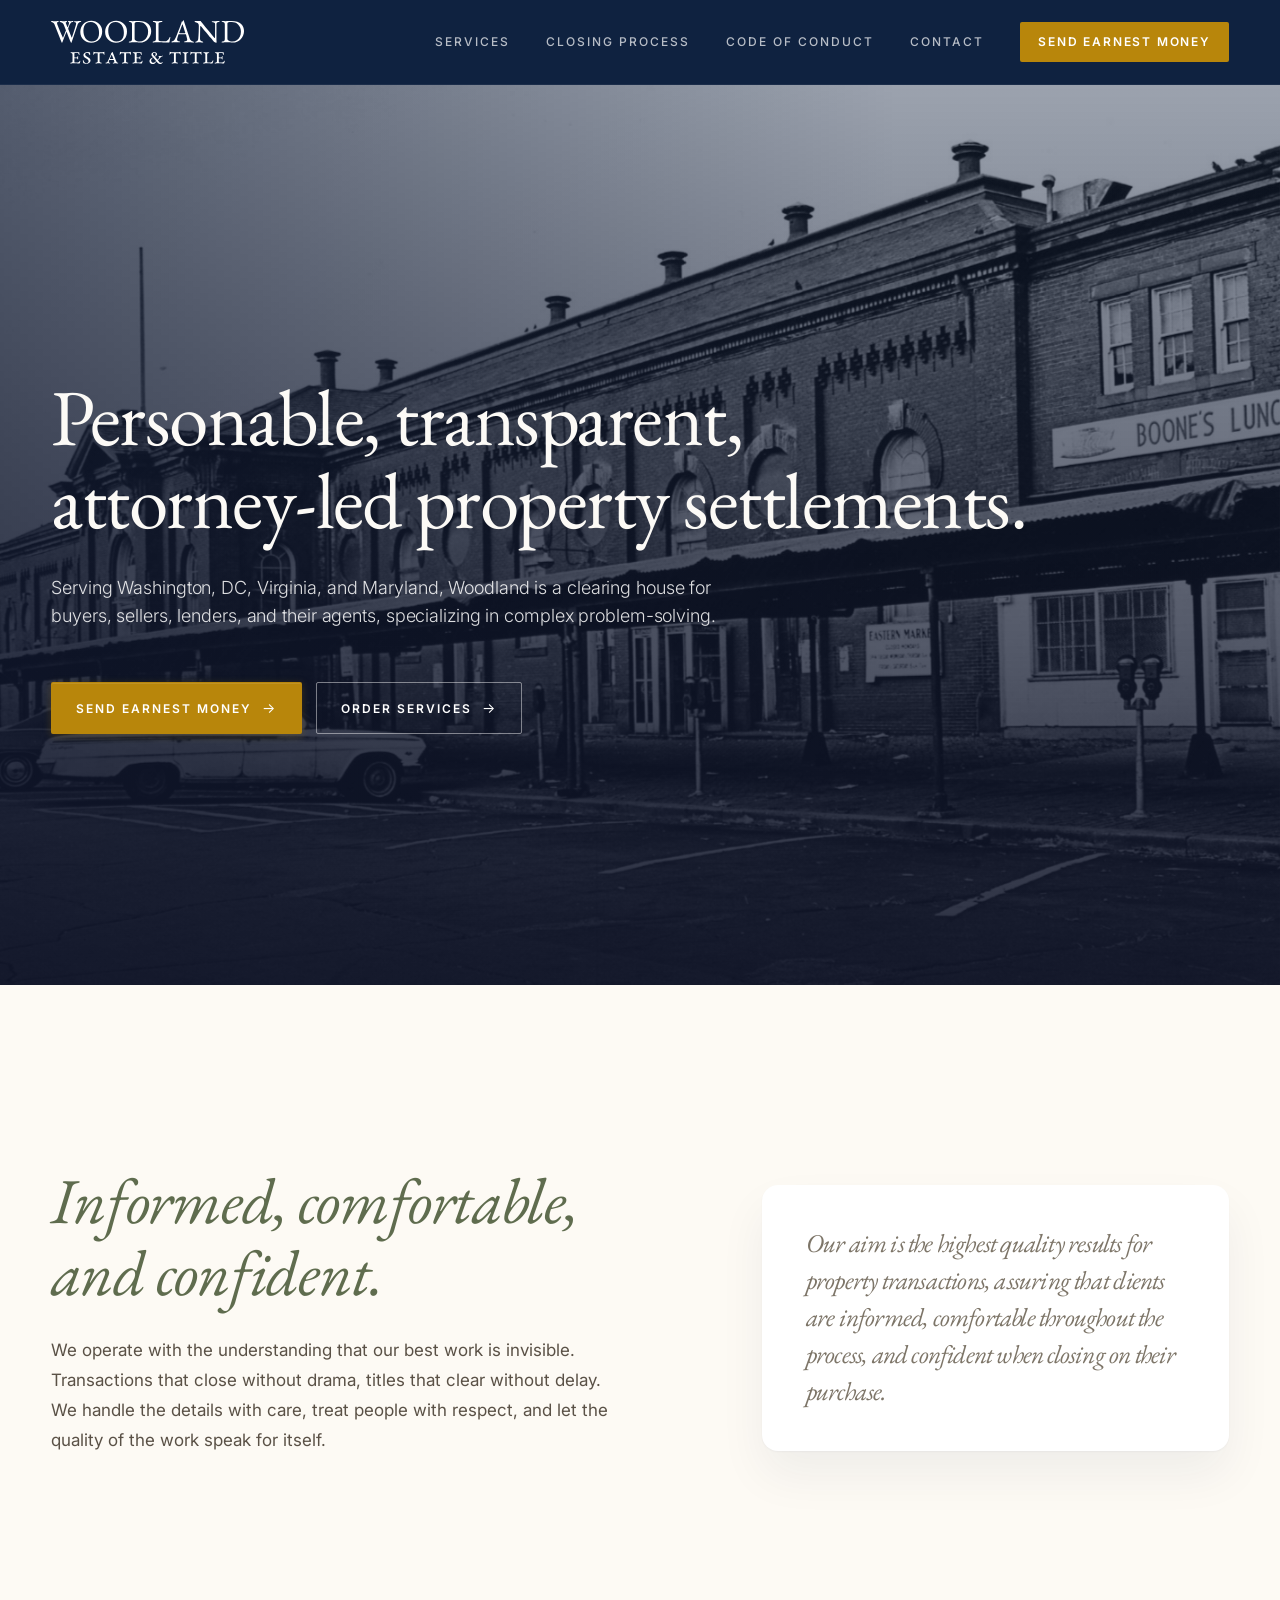
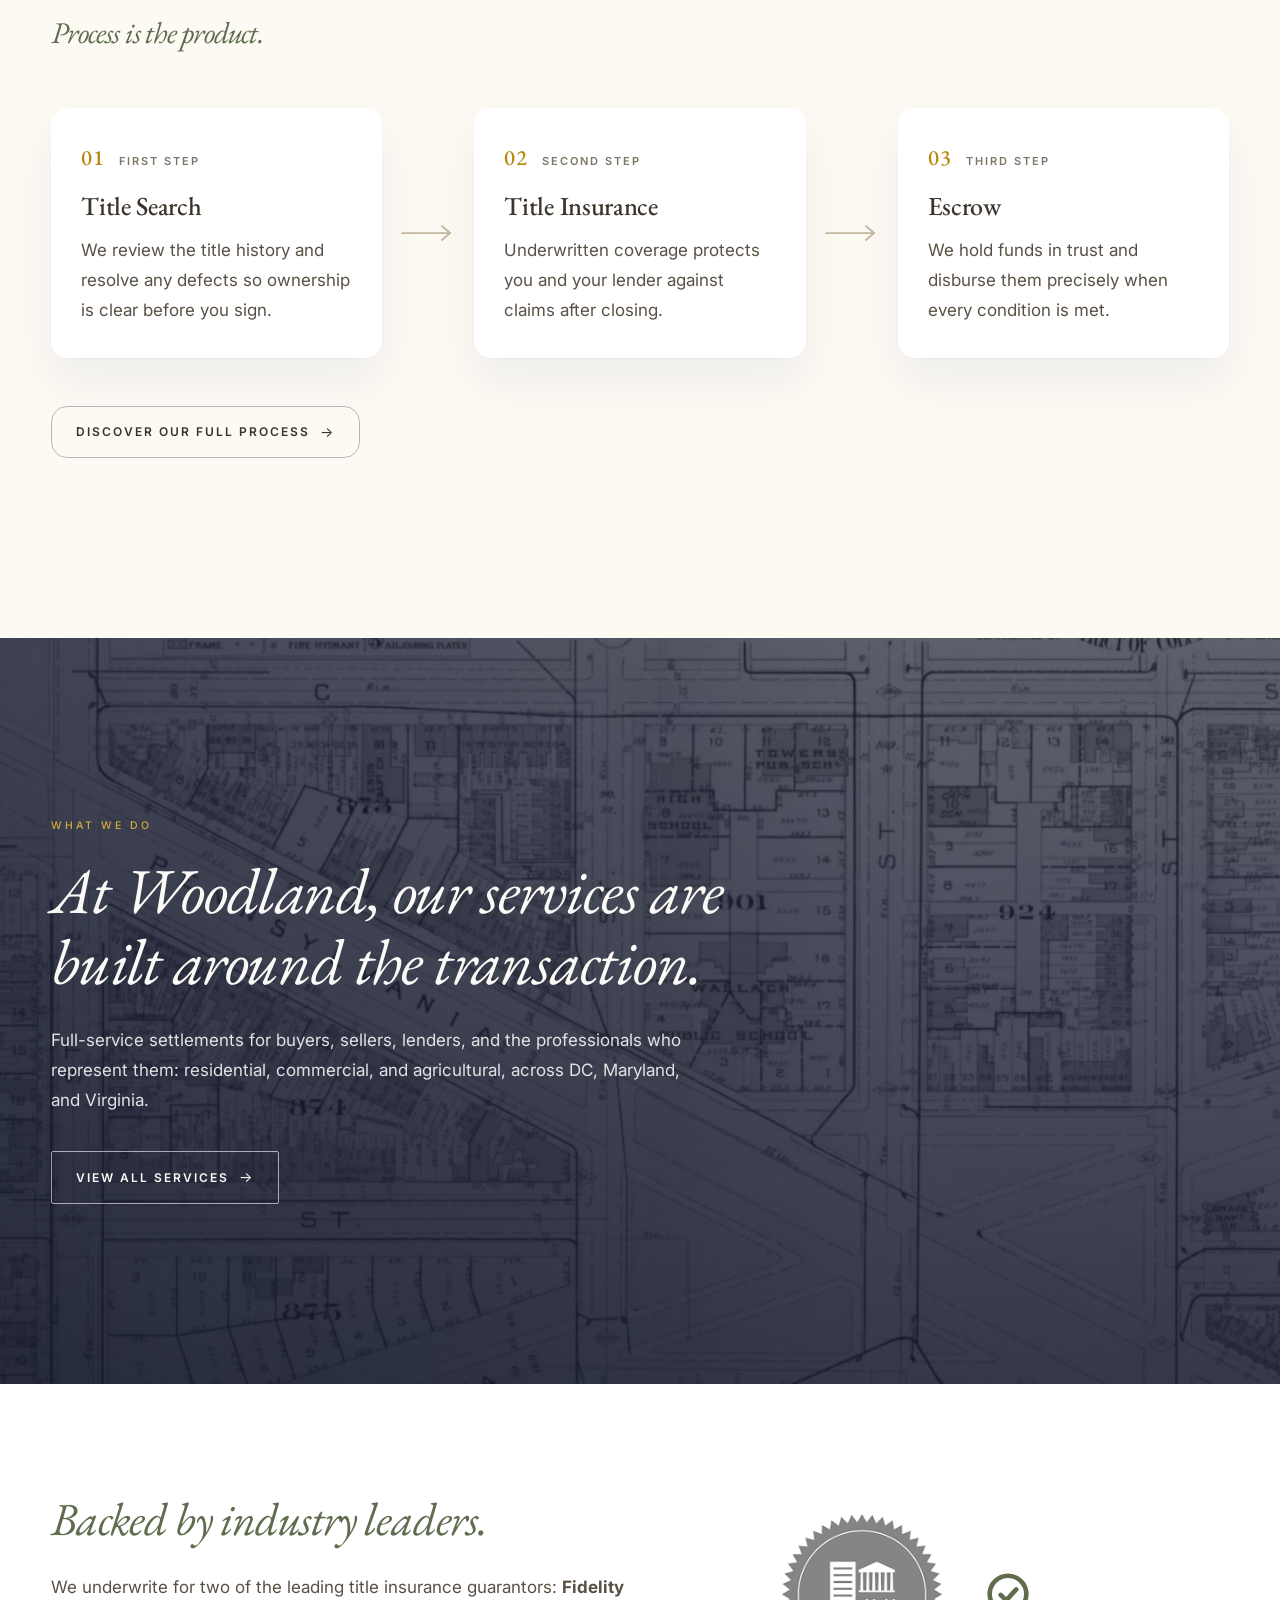
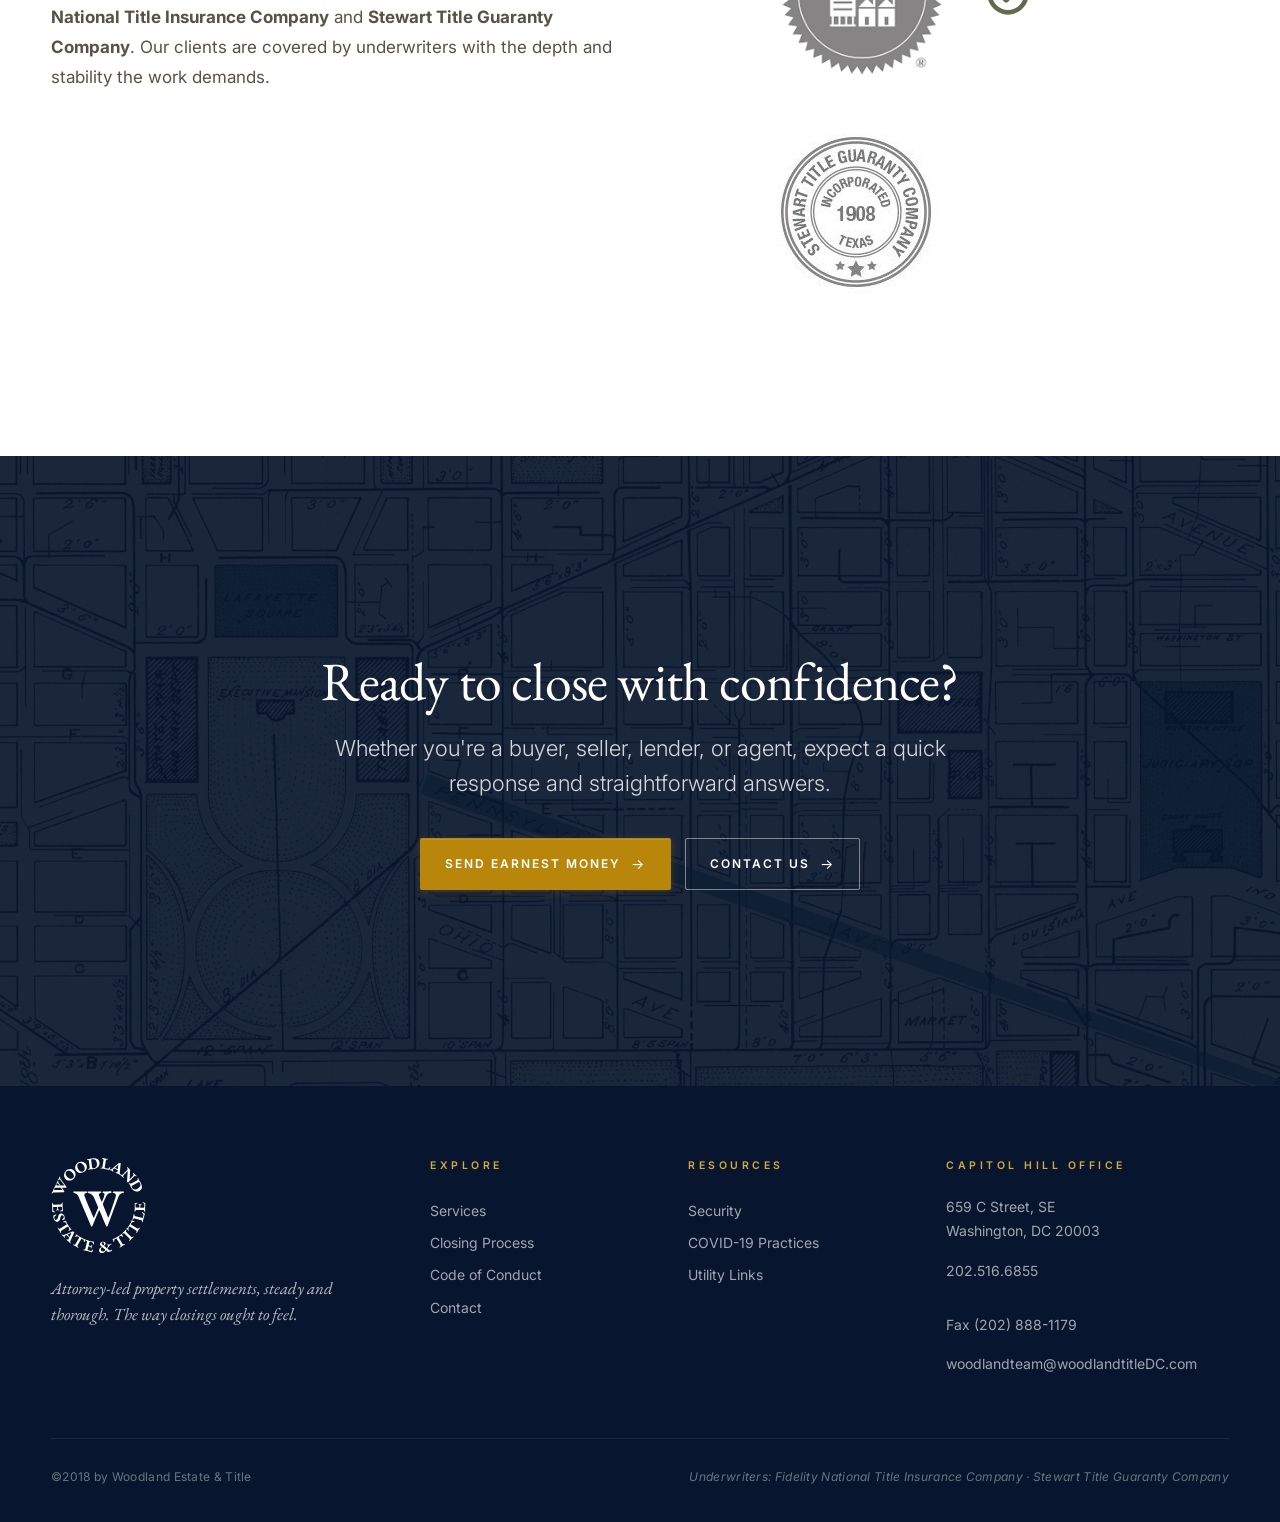
==== commit 4e7c42e7: "Process mini: cards + connecting arrows (scroll-activated), rename CTA, no dividers, no italics, mor" ====
--- a/index.html
+++ b/index.html
@@ -56,24 +56,45 @@
         <h3 class="process-mini-title">Process is the product.</h3>
       </div>
       <div class="process-mini">
-        <div class="process-mini-step">
-          <div class="process-mini-num">01</div>
+        <article class="process-mini-card" data-step="1">
+          <div class="process-mini-meta">
+            <span class="process-mini-num">01</span>
+            <span class="process-mini-label">First Step</span>
+          </div>
           <h3>Title Search</h3>
           <p>We review the title history and resolve any defects so ownership is clear before you sign.</p>
+        </article>
+        <div class="process-mini-arrow" data-arrow="1" aria-hidden="true">
+          <svg viewBox="0 0 56 20" fill="none" stroke="currentColor" stroke-width="1.75" stroke-linecap="round" stroke-linejoin="round">
+            <path d="M2 10 H50" />
+            <path d="M42 3 L50 10 L42 17" />
+          </svg>
         </div>
-        <div class="process-mini-step">
-          <div class="process-mini-num">02</div>
+        <article class="process-mini-card" data-step="2">
+          <div class="process-mini-meta">
+            <span class="process-mini-num">02</span>
+            <span class="process-mini-label">Second Step</span>
+          </div>
           <h3>Title Insurance</h3>
           <p>Underwritten coverage protects you and your lender against claims after closing.</p>
+        </article>
+        <div class="process-mini-arrow" data-arrow="2" aria-hidden="true">
+          <svg viewBox="0 0 56 20" fill="none" stroke="currentColor" stroke-width="1.75" stroke-linecap="round" stroke-linejoin="round">
+            <path d="M2 10 H50" />
+            <path d="M42 3 L50 10 L42 17" />
+          </svg>
         </div>
-        <div class="process-mini-step">
-          <div class="process-mini-num">03</div>
+        <article class="process-mini-card" data-step="3">
+          <div class="process-mini-meta">
+            <span class="process-mini-num">03</span>
+            <span class="process-mini-label">Third Step</span>
+          </div>
           <h3>Escrow</h3>
           <p>We hold funds in trust and disburse them precisely when every condition is met.</p>
-        </div>
+        </article>
       </div>
       <div class="process-mini-cta">
-        <a class="btn btn-outline btn-dark" href="closing-process.html">See the full closing process</a>
+        <a class="btn btn-outline btn-dark btn-rounded" href="closing-process.html">Discover our full process</a>
       </div>
     </div>
   </section>
@@ -155,5 +176,6 @@
 
   <script src="footer-spin.js" defer></script>
   <script src="parallax.js" defer></script>
+  <script src="process-arrows.js" defer></script>
 </body>
 </html>
--- a/styles.css
+++ b/styles.css
@@ -361,9 +361,7 @@
 .section.section-feature .pull-quote { font-size: clamp(22px, 2vw, 28px); }
 
 .process-mini-header {
-  margin-top: 96px;
-  padding-top: 56px;
-  border-top: 1px solid var(--border);
+  margin-top: 160px;
 }
 .process-mini-title {
   font-family: var(--serif);
@@ -377,39 +375,72 @@
 }
 .process-mini {
   display: grid;
-  grid-template-columns: repeat(3, 1fr);
-  gap: 48px;
-  margin-top: 40px;
-}
-.process-mini-step {
+  grid-template-columns: 1fr auto 1fr auto 1fr;
+  align-items: stretch;
+  gap: 0;
+  margin-top: 56px;
+}
+.process-mini-card {
   display: flex;
   flex-direction: column;
-  gap: 10px;
-  padding-top: 24px;
-  border-top: 2px solid var(--sage-dark);
+  gap: 14px;
+  background: #FFFFFF;
+  border-radius: 16px;
+  padding: 32px 30px;
+  box-shadow: 0 1px 2px rgba(15, 34, 64, 0.04), 0 24px 48px rgba(15, 34, 64, 0.06);
+}
+.process-mini-meta {
+  display: flex;
+  align-items: baseline;
+  gap: 14px;
+  margin-bottom: 2px;
 }
 .process-mini-num {
   font-family: var(--serif);
-  font-size: 20px;
+  font-size: 22px;
   font-weight: 500;
   color: var(--gold);
   letter-spacing: 1px;
 }
-.process-mini-step h3 {
-  font-family: var(--serif);
+.process-mini-label {
+  font-family: var(--sans);
+  font-size: 11px;
+  font-weight: 600;
+  letter-spacing: 2px;
+  text-transform: uppercase;
+  color: var(--text-soft);
+}
+.section .process-mini-card h3 {
+  font-family: var(--serif);
+  font-style: normal;
   font-weight: 500;
   font-size: 26px;
   line-height: 1.2;
   color: var(--text-dark);
   margin: 0;
-}
-.process-mini-step p {
+  letter-spacing: -0.3px;
+}
+.process-mini-card p {
   font-family: var(--sans);
   font-size: 16px;
   line-height: 1.6;
   color: var(--text-soft);
   margin: 0;
 }
+.process-mini-arrow {
+  align-self: center;
+  padding: 0 18px;
+  color: var(--border-strong);
+  transition: color 380ms var(--ease, ease);
+}
+.process-mini-arrow.is-active {
+  color: var(--gold);
+}
+.process-mini-arrow svg {
+  display: block;
+  width: 56px;
+  height: 20px;
+}
 .process-mini-cta {
   margin-top: 48px;
 }
@@ -422,6 +453,7 @@
   color: #FFFFFF;
   border-color: var(--sage-dark);
 }
+.btn.btn-rounded { border-radius: 16px; }
 
 .split-aside.underwriter-seals {
   padding-top: 0;
@@ -1197,8 +1229,9 @@
   .split-aside { padding-top: 0; }
   .statement { padding-block: 80px; }
 
-  .process-mini { grid-template-columns: 1fr; gap: 36px; }
-  .process-mini-header { margin-top: 64px; padding-top: 40px; }
+  .process-mini { grid-template-columns: 1fr; gap: 20px; }
+  .process-mini-arrow { padding: 8px 0; transform: rotate(90deg); justify-self: center; }
+  .process-mini-header { margin-top: 96px; }
 }
 
 @media (max-width: 640px) {
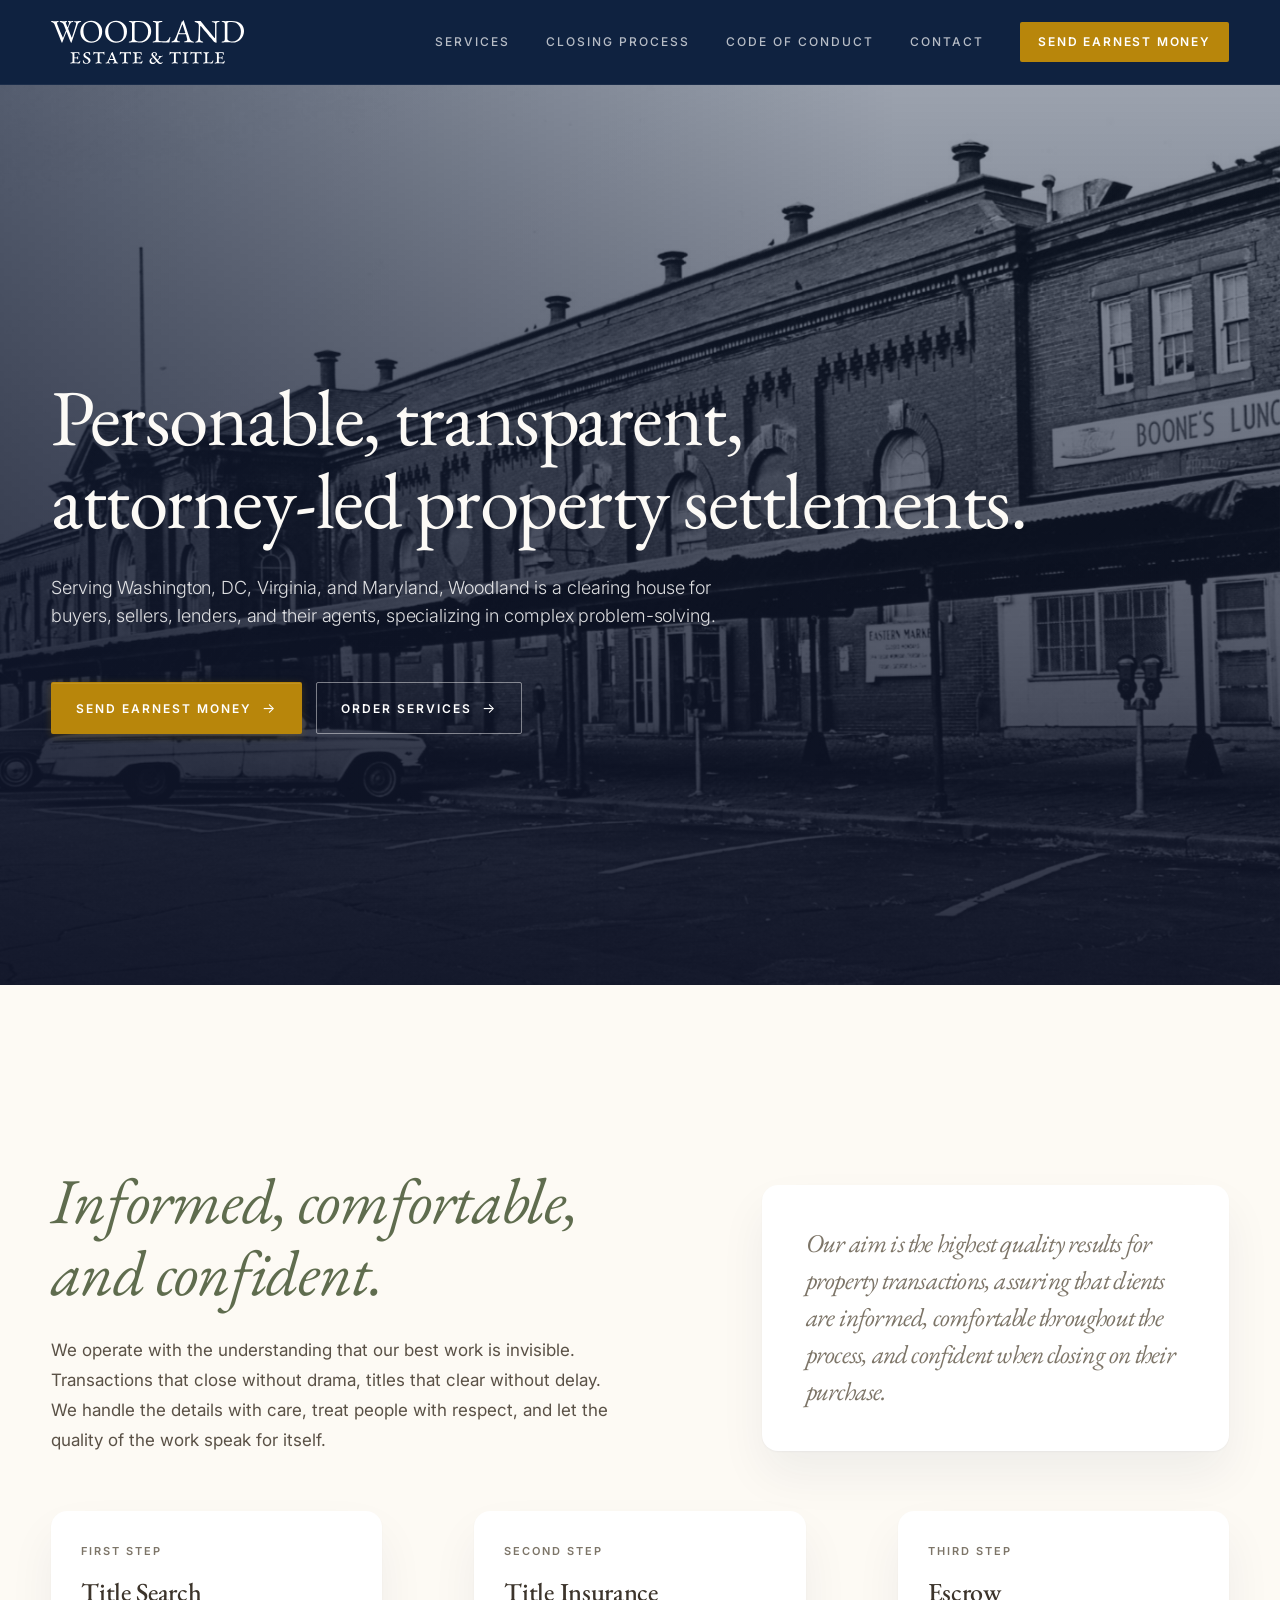
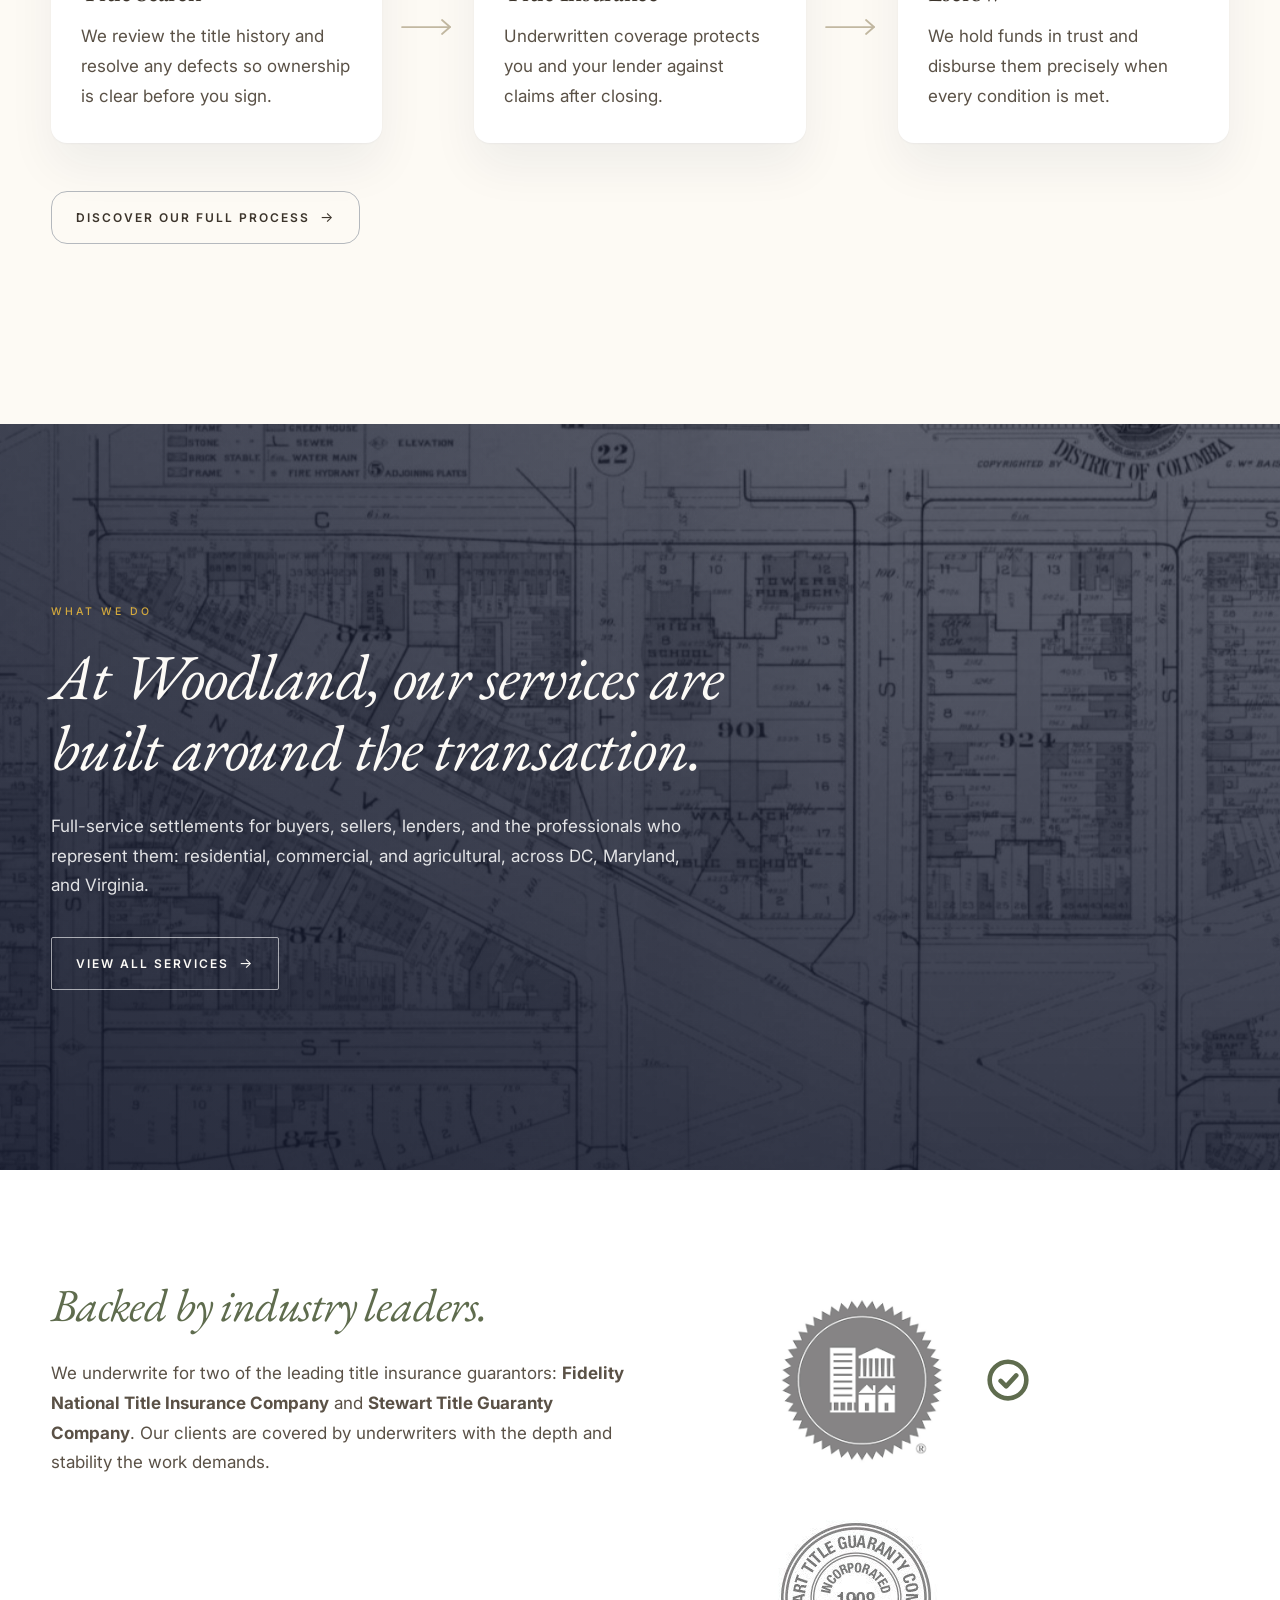
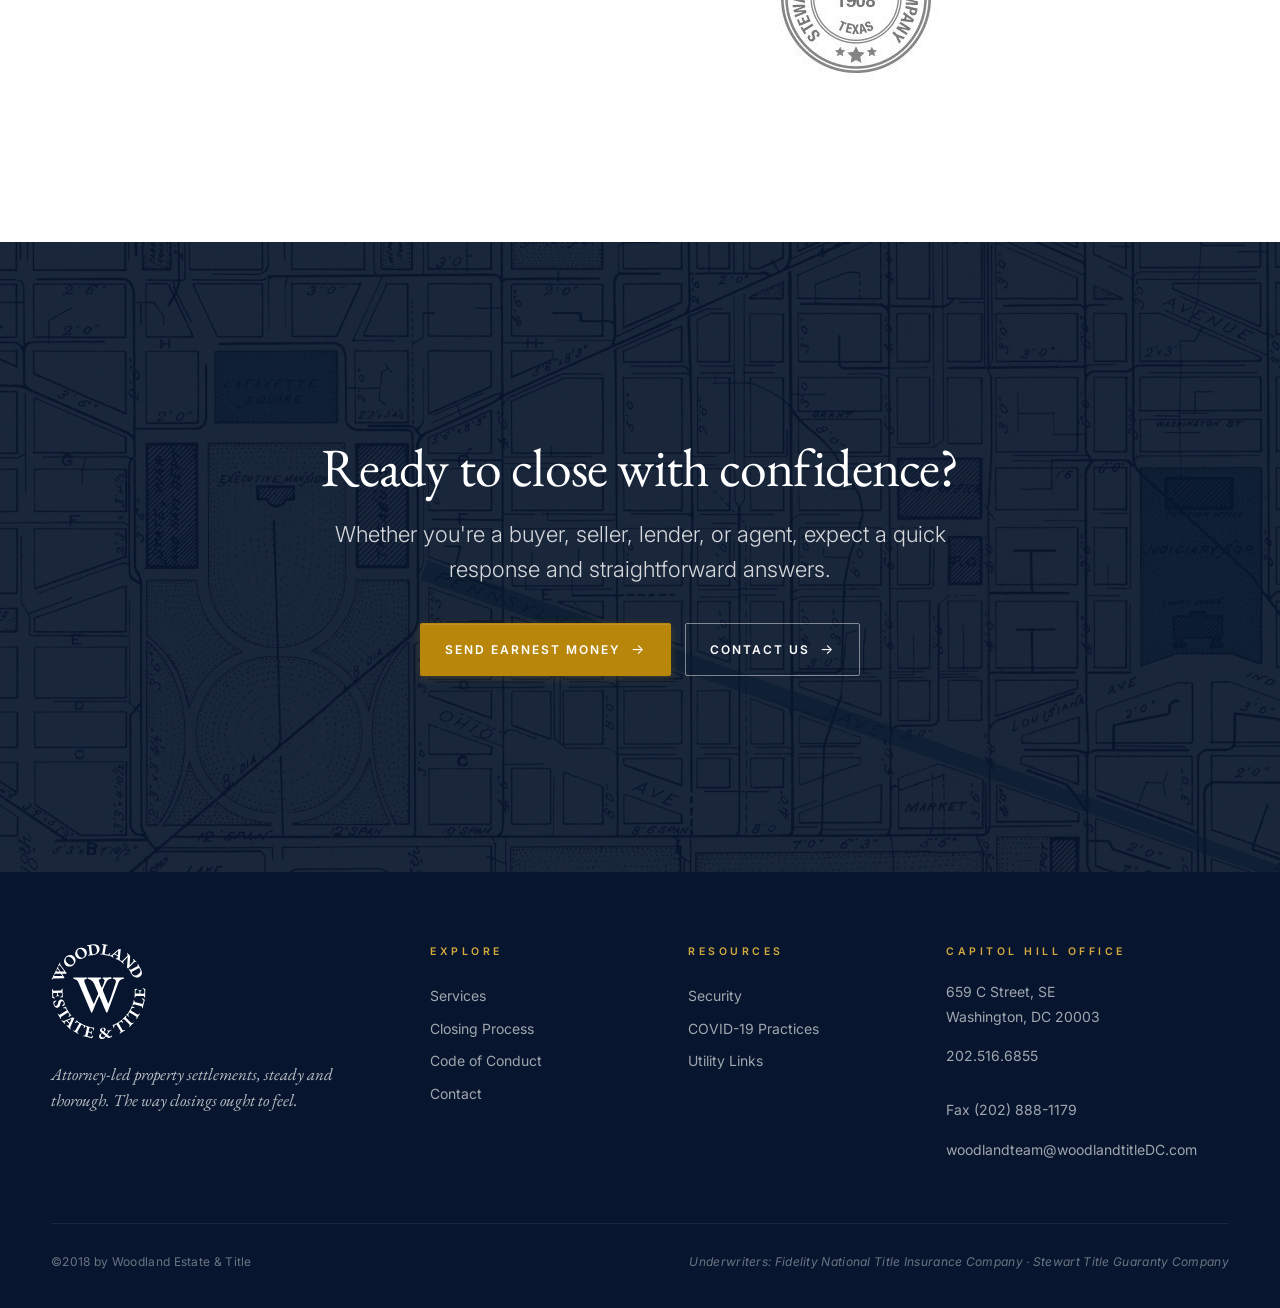
==== commit af13d32c: "Remove 'Process is the product' header and step numbers from process cards" ====
--- a/index.html
+++ b/index.html
@@ -52,13 +52,9 @@
         </aside>
       </div>
 
-      <div class="process-mini-header">
-        <h3 class="process-mini-title">Process is the product.</h3>
-      </div>
       <div class="process-mini">
         <article class="process-mini-card" data-step="1">
           <div class="process-mini-meta">
-            <span class="process-mini-num">01</span>
             <span class="process-mini-label">First Step</span>
           </div>
           <h3>Title Search</h3>
@@ -72,7 +68,6 @@
         </div>
         <article class="process-mini-card" data-step="2">
           <div class="process-mini-meta">
-            <span class="process-mini-num">02</span>
             <span class="process-mini-label">Second Step</span>
           </div>
           <h3>Title Insurance</h3>
@@ -86,7 +81,6 @@
         </div>
         <article class="process-mini-card" data-step="3">
           <div class="process-mini-meta">
-            <span class="process-mini-num">03</span>
             <span class="process-mini-label">Third Step</span>
           </div>
           <h3>Escrow</h3>
